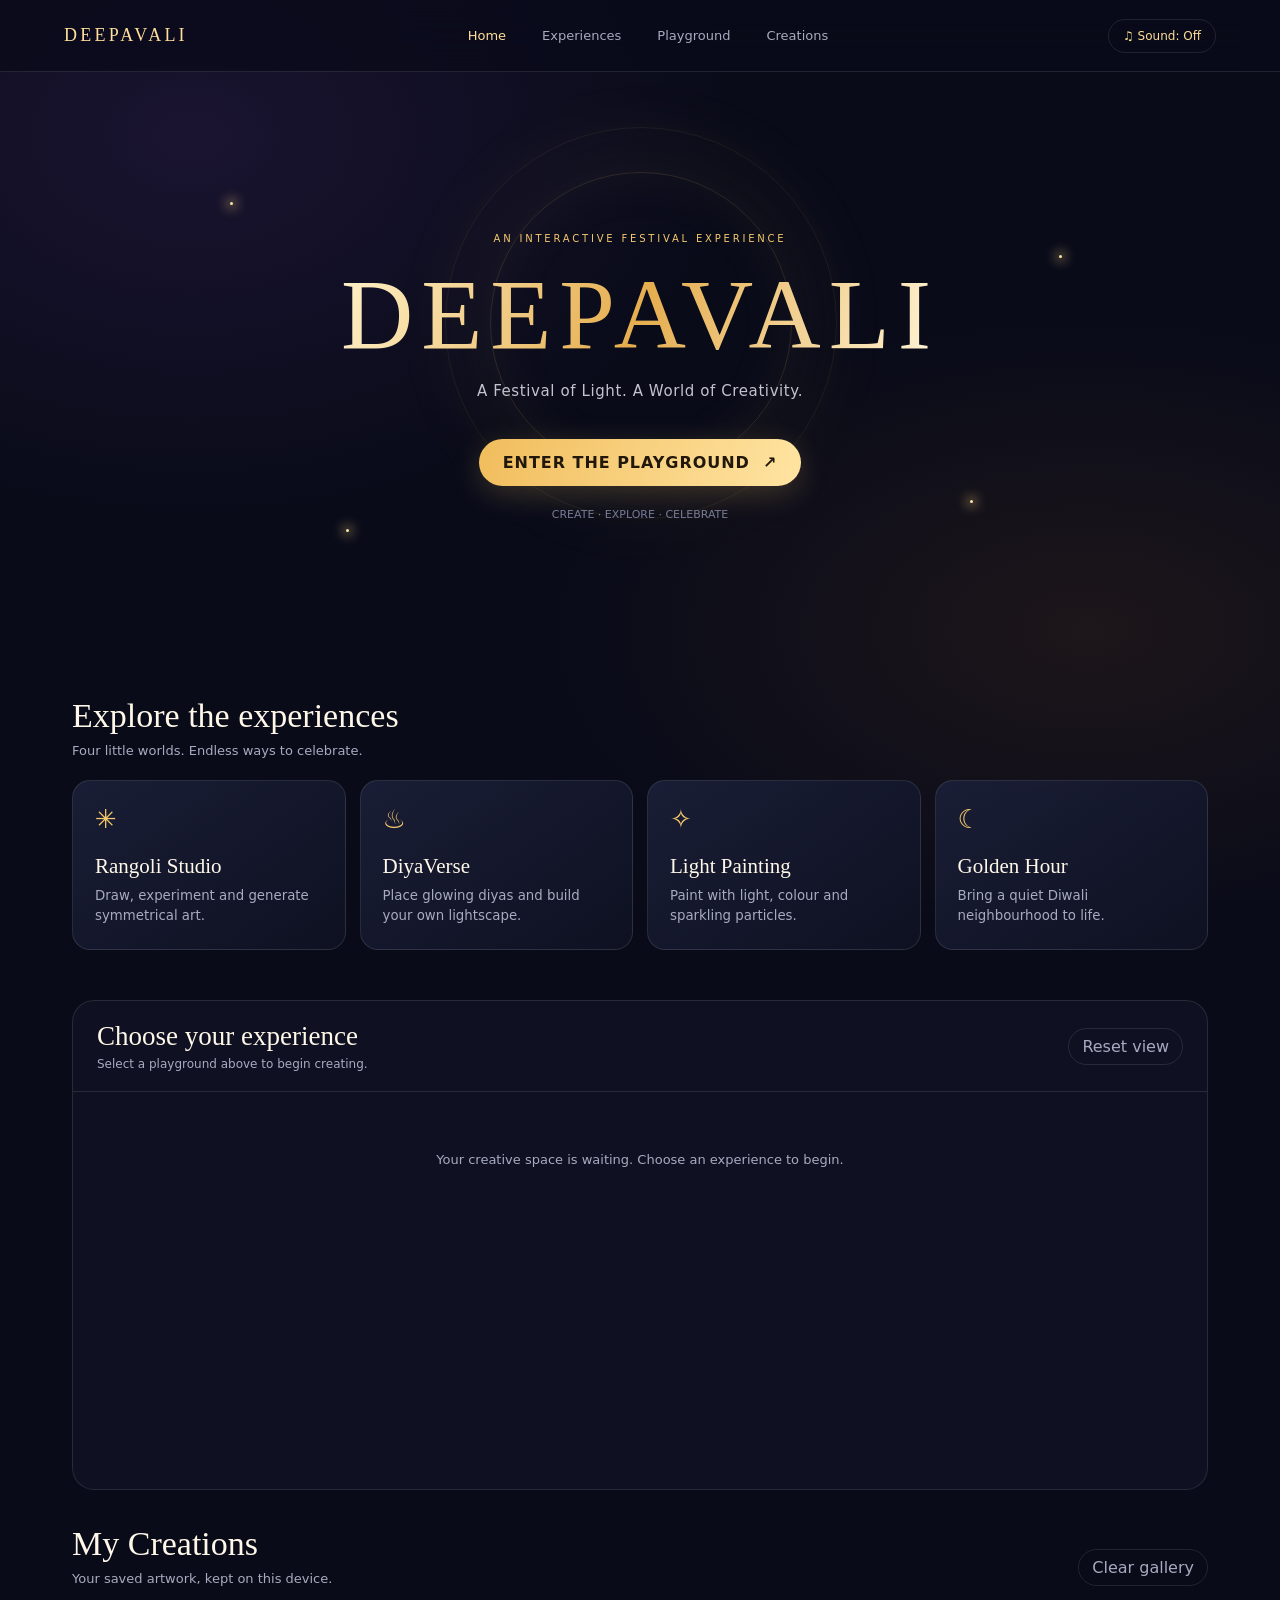
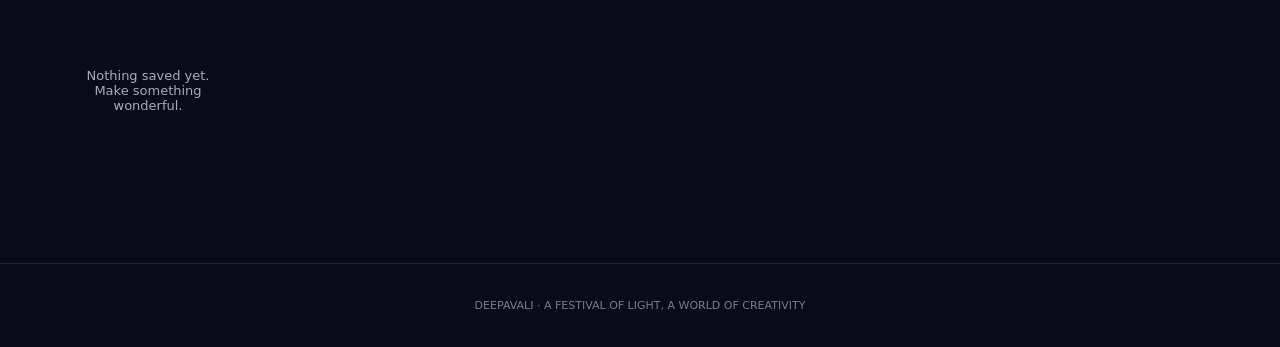
==== DEEPAVALI.html @ 9ca5c209 "Add files via upload" ====
<!DOCTYPE html>
<html lang="en">
<head>
<meta charset="UTF-8">
<meta name="viewport" content="width=device-width, initial-scale=1.0">
<meta name="theme-color" content="#090b19">
<title>DEEPAVALI — A Festival of Light</title>
<style>
:root{--bg:#090b19;--panel:#12162a;--panel2:#191e35;--gold:#f5c96b;--gold2:#ffdf9a;--muted:#a8abc0;--line:rgba(255,255,255,.1);--white:#fff8e9}
*{box-sizing:border-box}html{scroll-behavior:smooth}body{margin:0;background:var(--bg);color:var(--white);font-family:Inter,ui-sans-serif,system-ui,-apple-system,"Segoe UI",sans-serif;overflow-x:hidden}button,input,select{font:inherit}button{cursor:pointer}.ambient{position:fixed;inset:0;pointer-events:none;z-index:-1;background:radial-gradient(ellipse at 15% 15%,rgba(94,55,142,.2),transparent 35%),radial-gradient(ellipse at 85% 70%,rgba(173,102,36,.12),transparent 35%),#090b19}.topbar{height:72px;display:flex;align-items:center;justify-content:space-between;padding:0 clamp(18px,5vw,76px);border-bottom:1px solid var(--line);background:rgba(9,11,25,.72);backdrop-filter:blur(18px);position:sticky;top:0;z-index:20}.brand{font-family:Georgia,serif;letter-spacing:.18em;font-size:18px;color:var(--gold2)}.nav{display:flex;gap:24px}.nav button,.text-btn{border:0;background:none;color:var(--muted);font-size:13px}.nav button:hover,.nav button.active{color:var(--gold2)}.sound{border:1px solid var(--line);border-radius:30px;padding:9px 14px;background:transparent;color:var(--gold2);font-size:12px}.hero{min-height:590px;display:grid;place-items:center;text-align:center;padding:90px 20px 70px;position:relative;overflow:hidden}.hero:before,.hero:after{content:"";position:absolute;width:300px;height:300px;border:1px solid rgba(245,201,107,.15);border-radius:50%;top:100px;left:calc(50% - 150px);box-shadow:0 0 70px rgba(245,201,107,.08),inset 0 0 60px rgba(245,201,107,.05);animation:orbit 28s linear infinite}.hero:after{width:390px;height:390px;top:55px;left:calc(50% - 195px);animation-direction:reverse;opacity:.55}.hero-content{position:relative;z-index:2}.eyebrow{color:var(--gold);letter-spacing:.28em;text-transform:uppercase;font-size:10px}.hero h1{font:clamp(48px,9vw,100px)/.98 Georgia,serif;letter-spacing:.08em;margin:22px 0 18px;background:linear-gradient(110deg,#fff1c9,#e5ad4e,#fff5d7);-webkit-background-clip:text;background-clip:text;color:transparent}.hero p{color:#c4c2ce;letter-spacing:.04em;font-size:15px}.primary{border:0;border-radius:30px;padding:14px 24px;margin-top:24px;background:linear-gradient(110deg,#f1bd5c,#ffe4a2);color:#21170a;font-weight:750;letter-spacing:.06em;box-shadow:0 8px 30px rgba(245,201,107,.2);transition:.25s}.primary:hover{transform:translateY(-3px);box-shadow:0 12px 38px rgba(245,201,107,.3)}.hero-note{color:#777c98;font-size:11px;margin-top:22px}.spark{position:absolute;width:3px;height:3px;background:#ffe6a5;border-radius:50%;box-shadow:0 0 12px 3px rgba(255,216,133,.6);animation:twinkle 3s infinite alternate}@keyframes twinkle{to{opacity:.2;transform:scale(.4)}}@keyframes orbit{to{transform:rotate(360deg)}}main{max-width:1180px;margin:auto;padding:0 22px 90px}.section-head{display:flex;align-items:end;justify-content:space-between;gap:20px;margin:35px 0 22px}.section-head h2{font:34px Georgia,serif;margin:0}.section-head p{color:var(--muted);font-size:13px;margin:8px 0 0}.experience-grid{display:grid;grid-template-columns:repeat(4,1fr);gap:14px}.experience{background:linear-gradient(145deg,rgba(27,31,55,.95),rgba(15,18,34,.95));border:1px solid var(--line);border-radius:18px;padding:22px;min-height:170px;text-align:left;color:var(--white);transition:.25s}.experience:hover{transform:translateY(-5px);border-color:rgba(245,201,107,.45);background:linear-gradient(145deg,#252943,#14182c)}.exp-icon{font-size:26px;color:var(--gold);display:block;margin-bottom:20px}.experience strong{display:block;font:21px Georgia,serif}.experience small{display:block;color:var(--muted);margin-top:7px;line-height:1.5}.workspace{margin-top:50px;border:1px solid var(--line);border-radius:22px;background:rgba(16,19,37,.88);overflow:hidden;min-height:490px}.workspace-head{display:flex;align-items:center;justify-content:space-between;gap:12px;padding:20px 24px;border-bottom:1px solid var(--line)}.workspace-head h2{font:27px Georgia,serif;margin:0}.workspace-head p{margin:5px 0 0;color:var(--muted);font-size:12px}.close-btn{border:1px solid var(--line);background:transparent;color:var(--muted);border-radius:25px;padding:8px 13px}.toolrow{display:flex;flex-wrap:wrap;gap:9px;padding:14px 18px;border-bottom:1px solid var(--line);align-items:center}.toolrow button,.toolrow select,.toolrow input[type=range]{background:#202640;color:var(--white);border:1px solid var(--line);border-radius:9px;padding:8px 11px;font-size:12px}.toolrow button:hover{border-color:var(--gold)}.toolrow button.selected{background:#594526;border-color:var(--gold);color:#ffe2a2}.toolrow label{color:var(--muted);font-size:11px;display:flex;align-items:center;gap:7px}.toolrow input[type=color]{width:28px;height:28px;padding:0;border:0;background:none}.stage{padding:18px;min-height:370px;display:grid;place-items:center;position:relative}.canvas-wrap{width:min(100%,720px);aspect-ratio:1.7;background:#0b1020;border:1px solid rgba(245,201,107,.16);border-radius:13px;overflow:hidden;position:relative}.canvas-wrap.square{aspect-ratio:1/1;max-width:620px}.canvas-wrap canvas{width:100%;height:100%;display:block;touch-action:none}.hint{color:var(--muted);font-size:12px;text-align:center;padding:15px}.hidden{display:none!important}.rangoli-layout{width:100%;display:grid;grid-template-columns:minmax(0,1fr) 220px;gap:18px;align-items:start}.sidepanel{background:#171c31;border:1px solid var(--line);border-radius:13px;padding:16px}.sidepanel h3{font:18px Georgia,serif;margin:0 0 12px}.swatches{display:grid;grid-template-columns:repeat(4,1fr);gap:8px}.swatch{width:100%;aspect-ratio:1;border:2px solid rgba(255,255,255,.25);border-radius:50%;padding:0}.sidepanel p{font-size:11px;color:var(--muted);line-height:1.6}.control-label{display:block;color:var(--muted);font-size:11px;margin:14px 0 6px}.sidepanel input[type=range]{width:100%;accent-color:var(--gold)}.diya-stage{width:100%;height:340px;border-radius:14px;position:relative;overflow:hidden;background:radial-gradient(ellipse at 50% 90%,#4d2c1c 0,#1b1828 35%,#0a1020 78%)}.diya-ground{position:absolute;bottom:-60px;left:-10%;width:120%;height:120px;background:radial-gradient(ellipse,#b47a35 0,rgba(125,72,33,.3) 45%,transparent 70%);filter:blur(14px)}.diya{position:absolute;width:46px;height:25px;border-radius:0 0 28px 28px;background:linear-gradient(#f7c56a,#9e4d20);border:1px solid #ffdb8a;box-shadow:0 0 22px rgba(255,164,62,.28);transform:translate(-50%,-50%);cursor:pointer}.diya:before{content:"";position:absolute;width:11px;height:23px;left:16px;top:-25px;background:radial-gradient(ellipse at 50% 75%,#fff9bf 0,#ffce56 35%,#f07825 70%,transparent 72%);border-radius:50% 50% 45% 45%;filter:drop-shadow(0 0 9px #ffb43d);animation:flame .12s infinite alternate}.diya:after{content:"";position:absolute;width:38px;height:8px;border-radius:50%;background:#4b2518;left:3px;top:-2px}@keyframes flame{to{transform:scaleX(.8) rotate(3deg);filter:drop-shadow(0 0 13px #ffcf6b)}}.diya-count{position:absolute;right:15px;top:14px;color:#ffe0a0;font-size:12px;background:#11182acc;padding:8px 12px;border-radius:20px}.golden-scene{width:100%;height:340px;border-radius:14px;position:relative;overflow:hidden;background:linear-gradient(#ed9b62 0%,#74486b 42%,#18203d 100%);transition:filter 1s}.golden-scene.night{background:linear-gradient(#080f28 0%,#171c42 65%,#291d32 100%)}.moon{position:absolute;right:13%;top:12%;width:55px;height:55px;border-radius:50%;background:#ffe9b3;box-shadow:0 0 35px #ffdda0}.houses{position:absolute;bottom:0;left:0;right:0;height:62%;display:flex;align-items:end;justify-content:space-evenly}.house{position:relative;width:18%;height:68%;background:#a95e3e;border:2px solid #e3a05c;cursor:pointer}.house:nth-child(2){height:86%;background:#8c4c42}.house:nth-child(3){height:74%;background:#9d6047}.roof{position:absolute;left:-10%;top:-25px;width:120%;height:28px;background:#6d3440;clip-path:polygon(50% 0,100% 100%,0 100%)}.window{position:absolute;top:35%;left:30%;width:40%;height:30%;background:#27304a;border:2px solid #f0bd70}.house.lit .window{background:#ffd879;box-shadow:0 0 28px #ffc65e}.house-door{position:absolute;bottom:0;left:37%;width:26%;height:35%;background:#4b2831;border:1px solid #d6a05c}.street{position:absolute;bottom:0;left:0;right:0;height:20%;background:linear-gradient(#403044,#171a2b)}.my-gallery{display:grid;grid-template-columns:repeat(auto-fill,minmax(150px,1fr));gap:12px;width:100%}.creation{background:#1b2038;border:1px solid var(--line);border-radius:12px;padding:10px}.creation img{width:100%;aspect-ratio:1;object-fit:cover;border-radius:8px;background:#0b1020}.creation strong{display:block;font-size:12px;margin:9px 0 4px}.creation small{color:var(--muted);font-size:10px}.creation button{margin-top:8px;border:0;background:transparent;color:#efb8a7;font-size:11px;padding:4px}.empty{color:var(--muted);text-align:center;padding:60px 10px;font-size:13px}.footer{text-align:center;color:#777b92;font-size:11px;padding:35px 15px;border-top:1px solid var(--line)}.toast{position:fixed;bottom:22px;left:50%;transform:translate(-50%,20px);opacity:0;background:#f5d18a;color:#21180b;padding:11px 18px;border-radius:30px;font-size:12px;transition:.25s;z-index:40;pointer-events:none}.toast.show{opacity:1;transform:translate(-50%,0)}@media(max-width:850px){.experience-grid{grid-template-columns:repeat(2,1fr)}.rangoli-layout{grid-template-columns:1fr}.sidepanel{order:-1}.nav{gap:10px}.nav button{font-size:11px}}@media(max-width:560px){.topbar{height:60px;padding:0 14px}.brand{font-size:14px}.nav{gap:4px}.nav button{font-size:10px;padding:5px}.sound{font-size:10px;padding:7px}.hero{min-height:490px}.hero h1{font-size:49px}.section-head h2{font-size:27px}.experience-grid{gap:9px}.experience{padding:15px;min-height:150px}.experience strong{font-size:18px}.workspace-head{padding:16px}.workspace-head h2{font-size:22px}.toolrow{gap:6px;padding:10px}.toolrow button,.toolrow select{padding:7px 9px;font-size:10px}.stage{padding:10px}.diya-stage,.golden-scene{height:280px}}
@media(prefers-reduced-motion:reduce){*,*:before,*:after{animation-duration:.01ms!important;animation-iteration-count:1!important;scroll-behavior:auto!important;transition:none!important}}
</style>
</head>
<body>
<div class="ambient"></div>
<header class="topbar">
  <div class="brand">DEEPAVALI</div>
  <nav class="nav" aria-label="Main navigation">
    <button class="active" data-scroll="home">Home</button><button data-scroll="experiences">Experiences</button><button data-scroll="workspace">Playground</button><button data-scroll="creations">Creations</button>
  </nav>
  <button class="sound" id="soundBtn">♫ Sound: Off</button>
</header>
<section class="hero" id="home">
  <span class="spark" style="top:22%;left:18%"></span><span class="spark" style="top:31%;right:17%;animation-delay:1s"></span><span class="spark" style="bottom:22%;left:27%;animation-delay:2s"></span><span class="spark" style="bottom:27%;right:24%;animation-delay:.5s"></span>
  <div class="hero-content">
    <div class="eyebrow">An interactive festival experience</div>
    <h1>DEEPAVALI</h1>
    <p>A Festival of Light. A World of Creativity.</p>
    <button class="primary" id="exploreBtn">ENTER THE PLAYGROUND&nbsp; ↗</button>
    <div class="hero-note">CREATE · EXPLORE · CELEBRATE</div>
  </div>
</section>
<main>
  <section id="experiences">
    <div class="section-head"><div><h2>Explore the experiences</h2><p>Four little worlds. Endless ways to celebrate.</p></div></div>
    <div class="experience-grid">
      <button class="experience" data-open="rangoli"><span class="exp-icon">✳</span><strong>Rangoli Studio</strong><small>Draw, experiment and generate symmetrical art.</small></button>
      <button class="experience" data-open="diya"><span class="exp-icon">♨</span><strong>DiyaVerse</strong><small>Place glowing diyas and build your own lightscape.</small></button>
      <button class="experience" data-open="painting"><span class="exp-icon">✧</span><strong>Light Painting</strong><small>Paint with light, colour and sparkling particles.</small></button>
      <button class="experience" data-open="golden"><span class="exp-icon">☾</span><strong>Golden Hour</strong><small>Bring a quiet Diwali neighbourhood to life.</small></button>
    </div>
  </section>
  <section class="workspace" id="workspace">
    <div class="workspace-head"><div><h2 id="workspaceTitle">Choose your experience</h2><p id="workspaceDesc">Select a playground above to begin creating.</p></div><button class="close-btn" id="resetView">Reset view</button></div>
    <div id="workspaceBody"><div class="empty">Your creative space is waiting. Choose an experience to begin.</div></div>
  </section>
  <section id="creations">
    <div class="section-head"><div><h2>My Creations</h2><p>Your saved artwork, kept on this device.</p></div><button class="close-btn" id="clearAll">Clear gallery</button></div>
    <div class="my-gallery" id="gallery"><div class="empty">Nothing saved yet. Make something wonderful.</div></div>
  </section>
</main>
<footer class="footer">DEEPAVALI · A FESTIVAL OF LIGHT, A WORLD OF CREATIVITY</footer>
<div class="toast" id="toast"></div>
<script>
const $=s=>document.querySelector(s), body=$('#workspaceBody');
let current='';let soundOn=false;let audioCtx=null;let rangoli=null,paint=null;let brushColor='#f5c96b';
const titles={rangoli:['Rangoli Studio','Create a symmetrical rangoli with your own colours and patterns.'],diya:['DiyaVerse','Click or tap the scene to place a diya. Click a diya to remove it.'],painting:['Light Painting','Draw luminous trails and create bursts of light.'],golden:['Golden Hour','Illuminate the houses and transform the neighbourhood into a festive night.']};
function toast(msg){const t=$('#toast');t.textContent=msg;t.classList.add('show');clearTimeout(toast.timer);toast.timer=setTimeout(()=>t.classList.remove('show'),2100)}
function openExperience(name){current=name;$('#workspaceTitle').textContent=titles[name][0];$('#workspaceDesc').textContent=titles[name][1];body.innerHTML='';if(name==='rangoli')buildRangoli();if(name==='diya')buildDiya();if(name==='painting')buildPainting();if(name==='golden')buildGolden();$('#workspace').scrollIntoView({behavior:'smooth',block:'start'})}
document.querySelectorAll('[data-open]').forEach(b=>b.addEventListener('click',()=>openExperience(b.dataset.open)));
$('#exploreBtn').onclick=()=>$('#experiences').scrollIntoView({behavior:'smooth'});
document.querySelectorAll('[data-scroll]').forEach(b=>b.onclick=()=>document.getElementById(b.dataset.scroll).scrollIntoView({behavior:'smooth'}));
$('#resetView').onclick=()=>{current='';$('#workspaceTitle').textContent='Choose your experience';$('#workspaceDesc').textContent='Select a playground above to begin creating.';body.innerHTML='<div class="empty">Your creative space is waiting. Choose an experience to begin.</div>'};
function saveImage(data,name){try{let arr=JSON.parse(localStorage.getItem('deepavali-creations')||'[]');arr.unshift({id:Date.now(),name,date:new Date().toLocaleDateString(),data});arr=arr.slice(0,24);localStorage.setItem('deepavali-creations',JSON.stringify(arr));renderGallery();toast('Saved to My Creations');}catch(e){toast('Storage is full. Delete older creations and try again.');}}
function renderGallery(){let arr=[];try{arr=JSON.parse(localStorage.getItem('deepavali-creations')||'[]')}catch(e){}const g=$('#gallery');if(!arr.length){g.innerHTML='<div class="empty">Nothing saved yet. Make something wonderful.</div>';return}g.innerHTML=arr.map(x=>`<article class="creation"><img src="${x.data}" alt="Saved artwork"><strong>${escapeHTML(x.name)}</strong><small>${escapeHTML(x.date)}</small><br><button data-delete="${x.id}">Delete</button><button data-download="${x.id}">Download</button></article>`).join('');g.querySelectorAll('[data-delete]').forEach(b=>b.onclick=()=>{let a=arr.filter(x=>x.id!=b.dataset.delete);localStorage.setItem('deepavali-creations',JSON.stringify(a));renderGallery()});g.querySelectorAll('[data-download]').forEach(b=>b.onclick=()=>{let x=arr.find(x=>x.id==b.dataset.download);downloadData(x.data,x.name+'.png')})}
function escapeHTML(s){return String(s).replace(/[&<>"']/g,c=>({'&':'&amp;','<':'&lt;','>':'&gt;','"':'&quot;',"'":'&#39;'}[c]))}
function downloadData(data,name){let a=document.createElement('a');a.href=data;a.download=name;a.click()}
$('#clearAll').onclick=()=>{if(confirm('Delete all saved creations from this browser?')){localStorage.removeItem('deepavali-creations');renderGallery()}}
function buildRangoli(){body.innerHTML=`<div class="toolrow"><button id="rUndo">Undo</button><button id="rRedo">Redo</button><button id="rGenerate">Generate pattern</button><button id="rClear">Clear</button><button id="rSave">Save PNG</button><button id="rDownload">Export PNG</button></div><div class="stage"><div class="rangoli-layout"><div class="canvas-wrap square"><canvas id="rangoliCanvas"></canvas></div><aside class="sidepanel"><h3>Studio controls</h3><div class="swatches" id="rSwatches"></div><label class="control-label">Symmetry</label><select id="rSym" style="width:100%"><option value="4">4-fold</option><option value="6">6-fold</option><option value="8" selected>8-fold</option><option value="12">12-fold</option></select><label class="control-label">Brush size</label><input id="rSize" type="range" min="2" max="24" value="7"><label class="control-label">Brush style</label><select id="rStyle" style="width:100%"><option value="dot">Soft dots</option><option value="petal">Petals</option><option value="line">Fine line</option></select><p>Draw around the centre. Your strokes repeat symmetrically to create a rangoli.</p></aside></div></div>`;initRangoli()}
function initRangoli(){const c=$('#rangoliCanvas'),ctx=c.getContext('2d');let dpr=Math.min(devicePixelRatio||1,2),w=620,h=620,strokes=[],redo=[];c.width=w*dpr;c.height=h*dpr;ctx.scale(dpr,dpr);const palette=['#f5c96b','#e85d5d','#b58af2','#49b8c6','#62bd83','#fff0c2','#ed8bb7','#f28d45'];$('#rSwatches').innerHTML=palette.map((p,i)=>`<button class="swatch" style="background:${p}" data-color="${p}" aria-label="Choose ${p}"></button>`).join('');$('#rSwatches').querySelectorAll('button').forEach(b=>b.onclick=()=>{brushColor=b.dataset.color;$('#rSwatches').querySelectorAll('button').forEach(x=>x.style.outline='none');b.style.outline='2px solid white'});$('#rSwatches button').click();function draw(){ctx.clearRect(0,0,w,h);ctx.fillStyle='#0b1020';ctx.fillRect(0,0,w,h);ctx.save();ctx.translate(w/2,h/2);ctx.strokeStyle='rgba(245,201,107,.13)';ctx.lineWidth=1;for(let r of [70,140,210,275]){ctx.beginPath();ctx.arc(0,0,r,0,Math.PI*2);ctx.stroke()}let n=+$ ('#rSym').value;strokes.forEach(s=>{for(let i=0;i<n;i++){ctx.save();ctx.rotate(i*Math.PI*2/n);ctx.fillStyle=s.color;ctx.strokeStyle=s.color;ctx.lineWidth=s.size;ctx.lineCap='round';if(s.type==='dot'){ctx.beginPath();ctx.arc(s.x,s.y,s.size*.65,0,Math.PI*2);ctx.fill()}else if(s.type==='petal'){ctx.beginPath();ctx.ellipse(s.x,s.y,s.size*.65,s.size*1.8,0,0,Math.PI*2);ctx.fill()}else{ctx.beginPath();ctx.moveTo(s.px,s.py);ctx.lineTo(s.x,s.y);ctx.stroke()}ctx.restore()}});ctx.restore()}let drawing=false,last=null;function pos(e){let r=c.getBoundingClientRect();return{x:(e.clientX-r.left)*w/r.width-w/2,y:(e.clientY-r.top)*h/r.height-h/2}}c.onpointerdown=e=>{drawing=true;c.setPointerCapture(e.pointerId);last=pos(e);let p=pos(e);strokes.push({x:p.x,y:p.y,px:p.x,py:p.y,color:brushColor,size:+$('#rSize').value,type:$('#rStyle').value});redo=[];draw()};c.onpointermove=e=>{if(!drawing)return;let p=pos(e);strokes.push({x:p.x,y:p.y,px:last.x,py:last.y,color:brushColor,size:+$('#rSize').value,type:$('#rStyle').value});last=p;draw()};c.onpointerup=c.onpointercancel=()=>drawing=false;$('#rSym').onchange=draw;$('#rSize').oninput=()=>{};$('#rUndo').onclick=()=>{if(strokes.length)redo.push(strokes.pop());draw()};$('#rRedo').onclick=()=>{if(redo.length)strokes.push(redo.pop());draw()};$('#rClear').onclick=()=>{strokes=[];redo=[];draw()};$('#rGenerate').onclick=()=>{strokes=[];redo=[];let n=+$ ('#rSym').value;for(let ring=0;ring<5;ring++){let radius=55+ring*43;for(let i=0;i<n;i++){let a=i*2*Math.PI/n;for(let j=0;j<5;j++){let aa=a+j*.12;strokes.push({x:Math.cos(aa)*radius,y:Math.sin(aa)*radius,px:0,py:0,color:palette[(ring+i+j)%palette.length],size:5+Math.random()*6,type:j%2?'petal':'dot'})}}}for(let i=0;i<70;i++){let a=Math.random()*Math.PI*2,r=30+Math.random()*240;strokes.push({x:Math.cos(a)*r,y:Math.sin(a)*r,px:0,py:0,color:palette[Math.floor(Math.random()*palette.length)],size:2+Math.random()*5,type:Math.random()>.5?'dot':'petal'})}draw()};$('#rSave').onclick=()=>saveImage(c.toDataURL('image/png'),'Rangoli design');$('#rDownload').onclick=()=>downloadData(c.toDataURL('image/png'),'deepavali-rangoli.png');draw();rangoli={draw}}
function buildDiya(){body.innerHTML=`<div class="toolrow"><button id="addDiya">＋ Add diya</button><button id="patternDiya">Create arrangement</button><button id="clearDiya">Clear scene</button><button id="saveDiya">Save scene</button><label>Size <input id="diyaSize" type="range" min="32" max="70" value="46"></label></div><div class="stage"><div class="diya-stage" id="diyaStage"><div class="diya-ground"></div><div class="diya-count" id="diyaCount">0 diyas placed</div></div></div><div class="hint">Tap or click an empty area to place a diya. Select a diya to remove it.</div>`;const s=$('#diyaStage');let count=0;function update(){$('#diyaCount').textContent=count+' diyas placed'}function add(x,y){let d=document.createElement('div');d.className='diya';d.style.left=x+'%';d.style.top=y+'%';d.style.width=$('#diyaSize').value+'px';d.onclick=e=>{e.stopPropagation();d.remove();count--;update()};s.append(d);count++;update()}s.onclick=e=>{let r=s.getBoundingClientRect();add((e.clientX-r.left)/r.width*100,(e.clientY-r.top)/r.height*100)};$('#addDiya').onclick=()=>add(20+Math.random()*60,25+Math.random()*60);$('#patternDiya').onclick=()=>{s.querySelectorAll('.diya').forEach(x=>x.remove());count=0;for(let i=0;i<12;i++){let a=i*Math.PI/6;add(50+34*Math.cos(a),50+34*Math.sin(a))}add(50,50)};$('#clearDiya').onclick=()=>{s.querySelectorAll('.diya').forEach(x=>x.remove());count=0;update()};$('#saveDiya').onclick=()=>{let c=document.createElement('canvas');c.width=900;c.height=520;let x=c.getContext('2d'),g=x.createLinearGradient(0,0,0,520);g.addColorStop(0,'#0a1020');g.addColorStop(1,'#49301f');x.fillStyle=g;x.fillRect(0,0,900,520);s.querySelectorAll('.diya').forEach(d=>{let px=parseFloat(d.style.left)/100*900,py=parseFloat(d.style.top)/100*520;x.shadowColor='#ffad43';x.shadowBlur=25;x.fillStyle='#e6a34e';x.beginPath();x.ellipse(px,py,27,13,0,0,Math.PI*2);x.fill();x.shadowBlur=0;x.fillStyle='#ffd76b';x.beginPath();x.ellipse(px,py-17,6,13,0,0,Math.PI*2);x.fill()});saveImage(c.toDataURL(),'DiyaVerse arrangement')}}
function buildPainting(){body.innerHTML=`<div class="toolrow"><button class="selected" data-brush="glow">Glow</button><button data-brush="spark">Sparkle</button><button data-brush="rainbow">Rainbow</button><button data-brush="burst">Light burst</button><label>Colour <input type="color" id="pColor" value="#f5c96b"></label><label>Size <input type="range" id="pSize" min="2" max="35" value="12"></label><button id="pUndo">Undo</button><button id="pClear">Clear</button><button id="pSave">Save PNG</button></div><div class="stage"><div class="canvas-wrap"><canvas id="paintCanvas"></canvas></div></div><div class="hint">Drag to paint. Choose Light burst, then click anywhere to release a burst of glowing particles.</div>`;const c=$('#paintCanvas'),ctx=c.getContext('2d'),wrap=c.parentElement;let w=900,h=530,dpr=Math.min(devicePixelRatio||1,2),mode='glow',color=$('#pColor').value,size=12,paths=[],active=null,particles=[];c.width=w*dpr;c.height=h*dpr;ctx.scale(dpr,dpr);function bg(){ctx.fillStyle='#080e1d';ctx.fillRect(0,0,w,h)}bg();function point(e){let r=c.getBoundingClientRect();return{x:(e.clientX-r.left)*w/r.width,y:(e.clientY-r.top)*h/r.height}}function redraw(){bg();paths.forEach(p=>{if(p.type==='burst'){p.dots.forEach(d=>{ctx.fillStyle=d.color;ctx.shadowColor=d.color;ctx.shadowBlur=14;ctx.beginPath();ctx.arc(d.x,d.y,d.r,0,Math.PI*2);ctx.fill()});ctx.shadowBlur=0}else{ctx.lineCap='round';ctx.lineJoin='round';for(let i=1;i<p.points.length;i++){let a=p.points[i-1],b=p.points[i];ctx.strokeStyle=p.type==='rainbow'?`hsl(${(i*9)%360} 100% 68%)`:p.color;ctx.lineWidth=p.size;ctx.shadowColor=ctx.strokeStyle;ctx.shadowBlur=p.type==='spark'?22:15;ctx.beginPath();ctx.moveTo(a.x,a.y);ctx.lineTo(b.x,b.y);ctx.stroke()}ctx.shadowBlur=0}})}c.onpointerdown=e=>{let p=point(e);if(mode==='burst'){let dots=[];for(let i=0;i<55;i++){let a=Math.random()*Math.PI*2,r=10+Math.random()*95;dots.push({x:p.x+Math.cos(a)*r,y:p.y+Math.sin(a)*r,r:1+Math.random()*3,color:`hsl(${35+Math.random()*45} 100% ${55+Math.random()*35}%)`})}paths.push({type:'burst',dots});redraw();return}active={type:mode,color:$('#pColor').value,size:+$('#pSize').value,points:[p]};paths.push(active);c.setPointerCapture(e.pointerId);redraw()};c.onpointermove=e=>{if(!active)return;active.points.push(point(e));redraw()};c.onpointerup=c.onpointercancel=()=>active=null;document.querySelectorAll('[data-brush]').forEach(b=>b.onclick=()=>{mode=b.dataset.brush;document.querySelectorAll('[data-brush]').forEach(x=>x.classList.toggle('selected',x===b))});$('#pUndo').onclick=()=>{paths.pop();redraw()};$('#pClear').onclick=()=>{paths=[];redraw()};$('#pSave').onclick=()=>saveImage(c.toDataURL('image/png'),'Light painting')}
function buildGolden(){body.innerHTML=`<div class="toolrow"><button id="timeToggle">Switch to night</button><button id="lightAll">Illuminate all houses</button><button id="darkAll">Turn lights off</button><label>Time of day <input id="timeSlider" type="range" min="0" max="100" value="28"></label></div><div class="stage"><div class="golden-scene" id="goldenScene"><div class="moon"></div><div class="houses"><div class="house"><div class="roof"></div><div class="window"></div><div class="house-door"></div></div><div class="house"><div class="roof"></div><div class="window"></div><div class="house-door"></div></div><div class="house"><div class="roof"></div><div class="window"></div><div class="house-door"></div></div><div class="house"><div class="roof"></div><div class="window"></div><div class="house-door"></div></div></div><div class="street"></div></div></div><div class="hint">Click each house to switch on its lights. Move the time slider to change the sky.</div>`;const scene=$('#goldenScene');scene.querySelectorAll('.house').forEach(h=>h.onclick=()=>h.classList.toggle('lit'));function setTime(v){let night=v>55;scene.classList.toggle('night',night);scene.style.filter=`brightness(${.72+v/250}) saturate(${.85+v/180})`;$('#timeToggle').textContent=night?'Switch to evening':'Switch to night';scene.querySelector('.moon').style.opacity=Math.max(0,(v-35)/65)}$('#timeSlider').oninput=e=>setTime(+e.target.value);$('#timeToggle').onclick=()=>{$('#timeSlider').value=$('#timeSlider').value>55?25:85;setTime(+$ ('#timeSlider').value)};$('#lightAll').onclick=()=>scene.querySelectorAll('.house').forEach(h=>h.classList.add('lit'));$('#darkAll').onclick=()=>scene.querySelectorAll('.house').forEach(h=>h.classList.remove('lit'));setTime(28)}
$('#soundBtn').onclick=()=>{soundOn=!soundOn;$('#soundBtn').textContent=soundOn?'♫ Sound: On':'♫ Sound: Off';if(soundOn){try{audioCtx=audioCtx||new(window.AudioContext||window.webkitAudioContext)();let o=audioCtx.createOscillator(),g=audioCtx.createGain();o.type='sine';o.frequency.value=220;g.gain.value=.012;o.connect(g);g.connect(audioCtx.destination);o.start();soundOn=false;$('#soundBtn').textContent='♫ Sound: Off';toast('Ambient audio is not included in this single-file edition.')}catch(e){toast('Audio is unavailable in this browser.')}}};
renderGallery();
</script>
</body>
</html>
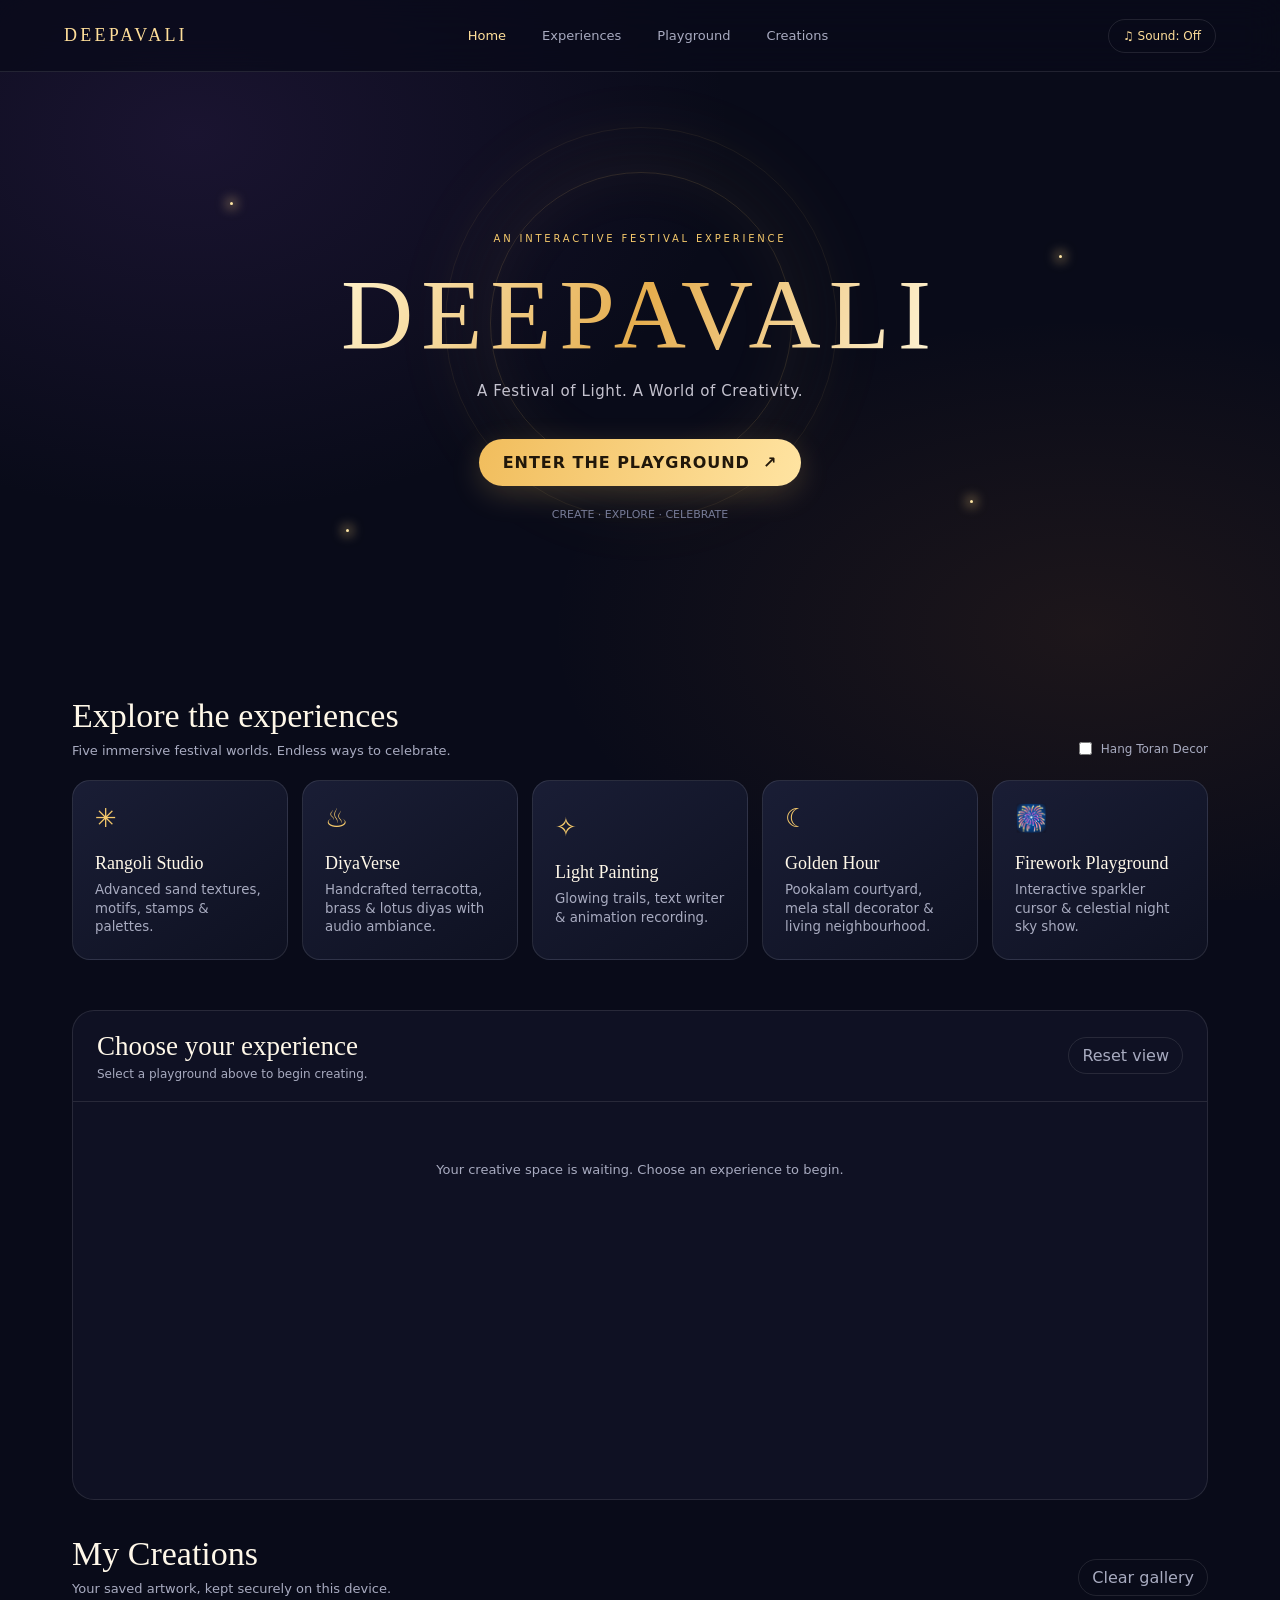
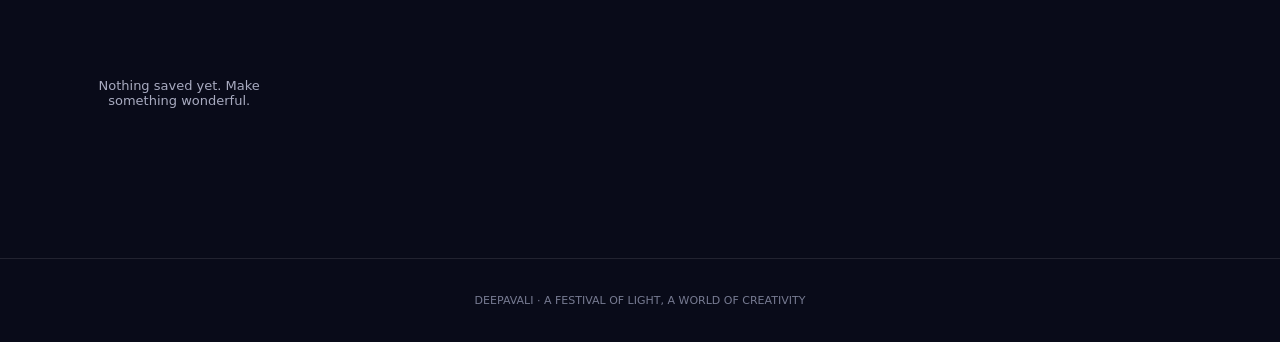
==== commit 352b3131: "Update print statement from 'Hello' to 'Goodbye'" ====
--- a/DEEPAVALI.html
+++ b/DEEPAVALI.html
@@ -4,15 +4,48 @@
 <meta charset="UTF-8">
 <meta name="viewport" content="width=device-width, initial-scale=1.0">
 <meta name="theme-color" content="#090b19">
-<title>DEEPAVALI — A Festival of Light</title>
+<title>DEEPAVALI — The Interactive Festival Playground (Ultimate Upgrade)</title>
 <style>
 :root{--bg:#090b19;--panel:#12162a;--panel2:#191e35;--gold:#f5c96b;--gold2:#ffdf9a;--muted:#a8abc0;--line:rgba(255,255,255,.1);--white:#fff8e9}
-*{box-sizing:border-box}html{scroll-behavior:smooth}body{margin:0;background:var(--bg);color:var(--white);font-family:Inter,ui-sans-serif,system-ui,-apple-system,"Segoe UI",sans-serif;overflow-x:hidden}button,input,select{font:inherit}button{cursor:pointer}.ambient{position:fixed;inset:0;pointer-events:none;z-index:-1;background:radial-gradient(ellipse at 15% 15%,rgba(94,55,142,.2),transparent 35%),radial-gradient(ellipse at 85% 70%,rgba(173,102,36,.12),transparent 35%),#090b19}.topbar{height:72px;display:flex;align-items:center;justify-content:space-between;padding:0 clamp(18px,5vw,76px);border-bottom:1px solid var(--line);background:rgba(9,11,25,.72);backdrop-filter:blur(18px);position:sticky;top:0;z-index:20}.brand{font-family:Georgia,serif;letter-spacing:.18em;font-size:18px;color:var(--gold2)}.nav{display:flex;gap:24px}.nav button,.text-btn{border:0;background:none;color:var(--muted);font-size:13px}.nav button:hover,.nav button.active{color:var(--gold2)}.sound{border:1px solid var(--line);border-radius:30px;padding:9px 14px;background:transparent;color:var(--gold2);font-size:12px}.hero{min-height:590px;display:grid;place-items:center;text-align:center;padding:90px 20px 70px;position:relative;overflow:hidden}.hero:before,.hero:after{content:"";position:absolute;width:300px;height:300px;border:1px solid rgba(245,201,107,.15);border-radius:50%;top:100px;left:calc(50% - 150px);box-shadow:0 0 70px rgba(245,201,107,.08),inset 0 0 60px rgba(245,201,107,.05);animation:orbit 28s linear infinite}.hero:after{width:390px;height:390px;top:55px;left:calc(50% - 195px);animation-direction:reverse;opacity:.55}.hero-content{position:relative;z-index:2}.eyebrow{color:var(--gold);letter-spacing:.28em;text-transform:uppercase;font-size:10px}.hero h1{font:clamp(48px,9vw,100px)/.98 Georgia,serif;letter-spacing:.08em;margin:22px 0 18px;background:linear-gradient(110deg,#fff1c9,#e5ad4e,#fff5d7);-webkit-background-clip:text;background-clip:text;color:transparent}.hero p{color:#c4c2ce;letter-spacing:.04em;font-size:15px}.primary{border:0;border-radius:30px;padding:14px 24px;margin-top:24px;background:linear-gradient(110deg,#f1bd5c,#ffe4a2);color:#21170a;font-weight:750;letter-spacing:.06em;box-shadow:0 8px 30px rgba(245,201,107,.2);transition:.25s}.primary:hover{transform:translateY(-3px);box-shadow:0 12px 38px rgba(245,201,107,.3)}.hero-note{color:#777c98;font-size:11px;margin-top:22px}.spark{position:absolute;width:3px;height:3px;background:#ffe6a5;border-radius:50%;box-shadow:0 0 12px 3px rgba(255,216,133,.6);animation:twinkle 3s infinite alternate}@keyframes twinkle{to{opacity:.2;transform:scale(.4)}}@keyframes orbit{to{transform:rotate(360deg)}}main{max-width:1180px;margin:auto;padding:0 22px 90px}.section-head{display:flex;align-items:end;justify-content:space-between;gap:20px;margin:35px 0 22px}.section-head h2{font:34px Georgia,serif;margin:0}.section-head p{color:var(--muted);font-size:13px;margin:8px 0 0}.experience-grid{display:grid;grid-template-columns:repeat(4,1fr);gap:14px}.experience{background:linear-gradient(145deg,rgba(27,31,55,.95),rgba(15,18,34,.95));border:1px solid var(--line);border-radius:18px;padding:22px;min-height:170px;text-align:left;color:var(--white);transition:.25s}.experience:hover{transform:translateY(-5px);border-color:rgba(245,201,107,.45);background:linear-gradient(145deg,#252943,#14182c)}.exp-icon{font-size:26px;color:var(--gold);display:block;margin-bottom:20px}.experience strong{display:block;font:21px Georgia,serif}.experience small{display:block;color:var(--muted);margin-top:7px;line-height:1.5}.workspace{margin-top:50px;border:1px solid var(--line);border-radius:22px;background:rgba(16,19,37,.88);overflow:hidden;min-height:490px}.workspace-head{display:flex;align-items:center;justify-content:space-between;gap:12px;padding:20px 24px;border-bottom:1px solid var(--line)}.workspace-head h2{font:27px Georgia,serif;margin:0}.workspace-head p{margin:5px 0 0;color:var(--muted);font-size:12px}.close-btn{border:1px solid var(--line);background:transparent;color:var(--muted);border-radius:25px;padding:8px 13px}.toolrow{display:flex;flex-wrap:wrap;gap:9px;padding:14px 18px;border-bottom:1px solid var(--line);align-items:center}.toolrow button,.toolrow select,.toolrow input[type=range]{background:#202640;color:var(--white);border:1px solid var(--line);border-radius:9px;padding:8px 11px;font-size:12px}.toolrow button:hover{border-color:var(--gold)}.toolrow button.selected{background:#594526;border-color:var(--gold);color:#ffe2a2}.toolrow label{color:var(--muted);font-size:11px;display:flex;align-items:center;gap:7px}.toolrow input[type=color]{width:28px;height:28px;padding:0;border:0;background:none}.stage{padding:18px;min-height:370px;display:grid;place-items:center;position:relative}.canvas-wrap{width:min(100%,720px);aspect-ratio:1.7;background:#0b1020;border:1px solid rgba(245,201,107,.16);border-radius:13px;overflow:hidden;position:relative}.canvas-wrap.square{aspect-ratio:1/1;max-width:620px}.canvas-wrap canvas{width:100%;height:100%;display:block;touch-action:none}.hint{color:var(--muted);font-size:12px;text-align:center;padding:15px}.hidden{display:none!important}.rangoli-layout{width:100%;display:grid;grid-template-columns:minmax(0,1fr) 220px;gap:18px;align-items:start}.sidepanel{background:#171c31;border:1px solid var(--line);border-radius:13px;padding:16px}.sidepanel h3{font:18px Georgia,serif;margin:0 0 12px}.swatches{display:grid;grid-template-columns:repeat(4,1fr);gap:8px}.swatch{width:100%;aspect-ratio:1;border:2px solid rgba(255,255,255,.25);border-radius:50%;padding:0}.sidepanel p{font-size:11px;color:var(--muted);line-height:1.6}.control-label{display:block;color:var(--muted);font-size:11px;margin:14px 0 6px}.sidepanel input[type=range]{width:100%;accent-color:var(--gold)}.diya-stage{width:100%;height:340px;border-radius:14px;position:relative;overflow:hidden;background:radial-gradient(ellipse at 50% 90%,#4d2c1c 0,#1b1828 35%,#0a1020 78%)}.diya-ground{position:absolute;bottom:-60px;left:-10%;width:120%;height:120px;background:radial-gradient(ellipse,#b47a35 0,rgba(125,72,33,.3) 45%,transparent 70%);filter:blur(14px)}.diya{position:absolute;width:46px;height:25px;border-radius:0 0 28px 28px;background:linear-gradient(#f7c56a,#9e4d20);border:1px solid #ffdb8a;box-shadow:0 0 22px rgba(255,164,62,.28);transform:translate(-50%,-50%);cursor:pointer}.diya:before{content:"";position:absolute;width:11px;height:23px;left:16px;top:-25px;background:radial-gradient(ellipse at 50% 75%,#fff9bf 0,#ffce56 35%,#f07825 70%,transparent 72%);border-radius:50% 50% 45% 45%;filter:drop-shadow(0 0 9px #ffb43d);animation:flame .12s infinite alternate}.diya:after{content:"";position:absolute;width:38px;height:8px;border-radius:50%;background:#4b2518;left:3px;top:-2px}@keyframes flame{to{transform:scaleX(.8) rotate(3deg);filter:drop-shadow(0 0 13px #ffcf6b)}}.diya-count{position:absolute;right:15px;top:14px;color:#ffe0a0;font-size:12px;background:#11182acc;padding:8px 12px;border-radius:20px}.golden-scene{width:100%;height:340px;border-radius:14px;position:relative;overflow:hidden;background:linear-gradient(#ed9b62 0%,#74486b 42%,#18203d 100%);transition:filter 1s}.golden-scene.night{background:linear-gradient(#080f28 0%,#171c42 65%,#291d32 100%)}.moon{position:absolute;right:13%;top:12%;width:55px;height:55px;border-radius:50%;background:#ffe9b3;box-shadow:0 0 35px #ffdda0}.houses{position:absolute;bottom:0;left:0;right:0;height:62%;display:flex;align-items:end;justify-content:space-evenly}.house{position:relative;width:18%;height:68%;background:#a95e3e;border:2px solid #e3a05c;cursor:pointer}.house:nth-child(2){height:86%;background:#8c4c42}.house:nth-child(3){height:74%;background:#9d6047}.roof{position:absolute;left:-10%;top:-25px;width:120%;height:28px;background:#6d3440;clip-path:polygon(50% 0,100% 100%,0 100%)}.window{position:absolute;top:35%;left:30%;width:40%;height:30%;background:#27304a;border:2px solid #f0bd70}.house.lit .window{background:#ffd879;box-shadow:0 0 28px #ffc65e}.house-door{position:absolute;bottom:0;left:37%;width:26%;height:35%;background:#4b2831;border:1px solid #d6a05c}.street{position:absolute;bottom:0;left:0;right:0;height:20%;background:linear-gradient(#403044,#171a2b)}.my-gallery{display:grid;grid-template-columns:repeat(auto-fill,minmax(150px,1fr));gap:12px;width:100%}.creation{background:#1b2038;border:1px solid var(--line);border-radius:12px;padding:10px}.creation img{width:100%;aspect-ratio:1;object-fit:cover;border-radius:8px;background:#0b1020}.creation strong{display:block;font-size:12px;margin:9px 0 4px}.creation small{color:var(--muted);font-size:10px}.creation button{margin-top:8px;border:0;background:transparent;color:#efb8a7;font-size:11px;padding:4px}.empty{color:var(--muted);text-align:center;padding:60px 10px;font-size:13px}.footer{text-align:center;color:#777b92;font-size:11px;padding:35px 15px;border-top:1px solid var(--line)}.toast{position:fixed;bottom:22px;left:50%;transform:translate(-50%,20px);opacity:0;background:#f5d18a;color:#21180b;padding:11px 18px;border-radius:30px;font-size:12px;transition:.25s;z-index:40;pointer-events:none}.toast.show{opacity:1;transform:translate(-50%,0)}@media(max-width:850px){.experience-grid{grid-template-columns:repeat(2,1fr)}.rangoli-layout{grid-template-columns:1fr}.sidepanel{order:-1}.nav{gap:10px}.nav button{font-size:11px}}@media(max-width:560px){.topbar{height:60px;padding:0 14px}.brand{font-size:14px}.nav{gap:4px}.nav button{font-size:10px;padding:5px}.sound{font-size:10px;padding:7px}.hero{min-height:490px}.hero h1{font-size:49px}.section-head h2{font-size:27px}.experience-grid{gap:9px}.experience{padding:15px;min-height:150px}.experience strong{font-size:18px}.workspace-head{padding:16px}.workspace-head h2{font-size:22px}.toolrow{gap:6px;padding:10px}.toolrow button,.toolrow select{padding:7px 9px;font-size:10px}.stage{padding:10px}.diya-stage,.golden-scene{height:280px}}
+*{box-sizing:border-box}html{scroll-behavior:smooth}body{margin:0;background:var(--bg);color:var(--white);font-family:Inter,ui-sans-serif,system-ui,-apple-system,"Segoe UI",sans-serif;overflow-x:hidden}button,input,select{font:inherit}button{cursor:pointer}.ambient{position:fixed;inset:0;pointer-events:none;z-index:-1;background:radial-gradient(ellipse at 15% 15%,rgba(94,55,142,.2),transparent 35%),radial-gradient(ellipse at 85% 70%,rgba(173,102,36,.12),transparent 35%),#090b19}.topbar{height:72px;display:flex;align-items:center;justify-content:space-between;padding:0 clamp(18px,5vw,76px);border-bottom:1px solid var(--line);background:rgba(9,11,25,.72);backdrop-filter:blur(18px);position:sticky;top:0;z-index:20}.brand{font-family:Georgia,serif;letter-spacing:.18em;font-size:18px;color:var(--gold2)}.nav{display:flex;gap:24px}.nav button,.text-btn{border:0;background:none;color:var(--muted);font-size:13px}.nav button:hover,.nav button.active{color:var(--gold2)}.sound{border:1px solid var(--line);border-radius:30px;padding:9px 14px;background:transparent;color:var(--gold2);font-size:12px}.hero{min-height:590px;display:grid;place-items:center;text-align:center;padding:90px 20px 70px;position:relative;overflow:hidden}.hero:before,.hero:after{content:"";position:absolute;width:300px;height:300px;border:1px solid rgba(245,201,107,.15);border-radius:50%;top:100px;left:calc(50% - 150px);box-shadow:0 0 70px rgba(245,201,107,.08),inset 0 0 60px rgba(245,201,107,.05);animation:orbit 28s linear infinite}.hero:after{width:390px;height:390px;top:55px;left:calc(50% - 195px);animation-direction:reverse;opacity:.55}.hero-content{position:relative;z-index:2}.eyebrow{color:var(--gold);letter-spacing:.28em;text-transform:uppercase;font-size:10px}.hero h1{font:clamp(48px,9vw,100px)/.98 Georgia,serif;letter-spacing:.08em;margin:22px 0 18px;background:linear-gradient(110deg,#fff1c9,#e5ad4e,#fff5d7);-webkit-background-clip:text;background-clip:text;color:transparent}.hero p{color:#c4c2ce;letter-spacing:.04em;font-size:15px}.primary{border:0;border-radius:30px;padding:14px 24px;margin-top:24px;background:linear-gradient(110deg,#f1bd5c,#ffe4a2);color:#21170a;font-weight:750;letter-spacing:.06em;box-shadow:0 8px 30px rgba(245,201,107,.2);transition:.25s}.primary:hover{transform:translateY(-3px);box-shadow:0 12px 38px rgba(245,201,107,.3)}.hero-note{color:#777c98;font-size:11px;margin-top:22px}.spark{position:absolute;width:3px;height:3px;background:#ffe6a5;border-radius:50%;box-shadow:0 0 12px 3px rgba(255,216,133,.6);animation:twinkle 3s infinite alternate}@keyframes twinkle{to{opacity:.2;transform:scale(.4)}}@keyframes orbit{to{transform:rotate(360deg)}}main{max-width:1180px;margin:auto;padding:0 22px 90px}.section-head{display:flex;align-items:end;justify-content:space-between;gap:20px;margin:35px 0 22px}.section-head h2{font:34px Georgia,serif;margin:0}.section-head p{color:var(--muted);font-size:13px;margin:8px 0 0}.experience-grid{display:grid;grid-template-columns:repeat(5,1fr);gap:14px}.experience{background:linear-gradient(145deg,rgba(27,31,55,.95),rgba(15,18,34,.95));border:1px solid var(--line);border-radius:18px;padding:22px;min-height:170px;text-align:left;color:var(--white);transition:.25s}.experience:hover{transform:translateY(-5px);border-color:rgba(245,201,107,.45);background:linear-gradient(145deg,#252943,#14182c)}.exp-icon{font-size:26px;color:var(--gold);display:block;margin-bottom:20px}.experience strong{display:block;font:18px Georgia,serif}.experience small{display:block;color:var(--muted);margin-top:7px;line-height:1.4}.workspace{margin-top:50px;border:1px solid var(--line);border-radius:22px;background:rgba(16,19,37,.88);overflow:hidden;min-height:490px}.workspace-head{display:flex;align-items:center;justify-content:space-between;gap:12px;padding:20px 24px;border-bottom:1px solid var(--line)}.workspace-head h2{font:27px Georgia,serif;margin:0}.workspace-head p{margin:5px 0 0;color:var(--muted);font-size:12px}.close-btn{border:1px solid var(--line);background:transparent;color:var(--muted);border-radius:25px;padding:8px 13px}.toolrow{display:flex;flex-wrap:wrap;gap:9px;padding:14px 18px;border-bottom:1px solid var(--line);align-items:center}.toolrow button,.toolrow select,.toolrow input[type=range]{background:#202640;color:var(--white);border:1px solid var(--line);border-radius:9px;padding:8px 11px;font-size:12px}.toolrow button:hover{border-color:var(--gold)}.toolrow button.selected{background:#594526;border-color:var(--gold);color:#ffe2a2}.toolrow label{color:var(--muted);font-size:11px;display:flex;align-items:center;gap:7px}.toolrow input[type=color]{width:28px;height:28px;padding:0;border:0;background:none}.stage{padding:18px;min-height:370px;display:grid;place-items:center;position:relative}.canvas-wrap{width:min(100%,720px);aspect-ratio:1.7;background:#0b1020;border:1px solid rgba(245,201,107,.16);border-radius:13px;overflow:hidden;position:relative}.canvas-wrap.square{aspect-ratio:1/1;max-width:620px}.canvas-wrap canvas{width:100%;height:100%;display:block;touch-action:none}.hint{color:var(--muted);font-size:12px;text-align:center;padding:15px}.hidden{display:none!important}.rangoli-layout{width:100%;display:grid;grid-template-columns:minmax(0,1fr) 260px;gap:18px;align-items:start}.sidepanel{background:#171c31;border:1px solid var(--line);border-radius:13px;padding:16px;max-height:600px;overflow-y:auto}.sidepanel h3{font:18px Georgia,serif;margin:0 0 12px}.swatches{display:grid;grid-template-columns:repeat(4,1fr);gap:8px}.swatch{width:100%;aspect-ratio:1;border:2px solid rgba(255,255,255,.25);border-radius:50%;padding:0}.sidepanel p{font-size:11px;color:var(--muted);line-height:1.6}.control-label{display:block;color:var(--muted);font-size:11px;margin:14px 0 6px}.sidepanel input[type=range]{width:100%;accent-color:var(--gold)}.my-gallery{display:grid;grid-template-columns:repeat(auto-fill,minmax(180px,1fr));gap:16px;width:100%}.creation{background:#1b2038;border:1px solid var(--line);border-radius:12px;padding:12px}.creation img{width:100%;aspect-ratio:1;object-fit:cover;border-radius:8px;background:#0b1020}.creation strong{display:block;font-size:12px;margin:9px 0 4px}.creation small{color:var(--muted);font-size:10px}.creation button{margin-top:8px;border:0;background:transparent;color:#efb8a7;font-size:11px;padding:4px;cursor:pointer}.empty{color:var(--muted);text-align:center;padding:60px 10px;font-size:13px}.footer{text-align:center;color:#777b92;font-size:11px;padding:35px 15px;border-top:1px solid var(--line)}.toast{position:fixed;bottom:22px;left:50%;transform:translate(-50%,20px);opacity:0;background:#f5d18a;color:#21180b;padding:11px 18px;border-radius:30px;font-size:12px;transition:.25s;z-index:40;pointer-events:none}.toast.show{opacity:1;transform:translate(-50%,0)}@media(max-width:950px){.experience-grid{grid-template-columns:repeat(3,1fr)}}@media(max-width:850px){.experience-grid{grid-template-columns:repeat(2,1fr)}.rangoli-layout{grid-template-columns:1fr}.sidepanel{order:-1}.nav{gap:10px}.nav button{font-size:11px}}@media(max-width:560px){.topbar{height:60px;padding:0 14px}.brand{font-size:14px}.nav{gap:4px}.nav button{font-size:10px;padding:5px}.sound{font-size:10px;padding:7px}.hero{min-height:490px}.hero h1{font-size:49px}.section-head h2{font-size:27px}.experience-grid{gap:9px}.experience{padding:15px;min-height:150px}.experience strong{font-size:16px}.workspace-head{padding:16px}.workspace-head h2{font-size:22px}.toolrow{gap:6px;padding:10px}.toolrow button,.toolrow select{padding:7px 9px;font-size:10px}.stage{padding:10px}}
 @media(prefers-reduced-motion:reduce){*,*:before,*:after{animation-duration:.01ms!important;animation-iteration-count:1!important;scroll-behavior:auto!important;transition:none!important}}
+
+/* Upgraded Creative Styles */
+.palette-block{margin-top:14px}.palette-title{display:flex;justify-content:space-between;align-items:center;color:var(--muted);font-size:11px;margin-bottom:8px}.palette-scroll{max-height:220px;overflow:auto;padding:3px}.custom-colour{width:100%;height:36px;margin-top:10px;background:#202640;border:1px solid var(--line);border-radius:9px;color:var(--muted);font-size:11px;padding:4px}.toolrow .mini-palette{display:flex;gap:6px;align-items:center;flex-wrap:wrap}.mini-palette button{width:23px;height:23px;padding:0;border-radius:50%;border:2px solid #ffffff50}.mini-palette button.active{outline:2px solid white;outline-offset:2px}
+
+/* Golden Hour Upgrades */
+.golden-scene{height:460px;background:linear-gradient(#ed9b62 0%,#74486b 42%,#18203d 100%);position:relative;border-radius:14px;overflow:hidden;transition:filter .4s}
+.golden-scene.night{background:linear-gradient(#080f28 0%,#171c42 65%,#291d32 100%)}
+.moon{position:absolute;right:13%;top:12%;width:55px;height:55px;border-radius:50%;background:#ffe9b3;box-shadow:0 0 35px #ffdda0;transition:opacity .5s}
+.golden-sky-star{position:absolute;color:#ffe9b3;text-shadow:0 0 12px #ffe9b3;opacity:0;transition:opacity .8s}
+.golden-scene.night .golden-sky-star{opacity:1}
+.golden-scene .houses{height:65%;z-index:2;position:absolute;bottom:0;left:0;right:0;display:flex;align-items:end;justify-content:space-evenly}
+.house{position:relative;width:15%;height:70%;background:#a95e3e;border:2px solid #e3a05c;border-radius:4px 4px 0 0;cursor:pointer;transition:filter .3s}
+.house:nth-child(2){height:88%;background:#8c4c42}.house:nth-child(3){height:76%;background:#9d6047}.house:nth-child(4){height:82%;background:#7d5c43}.house:nth-child(5){height:70%;background:#955140}
+.roof{position:absolute;left:-10%;top:-25px;width:120%;height:28px;background:#6d3440;clip-path:polygon(50% 0,100% 100%,0 100%)}
+.window{position:absolute;top:32%;left:25%;width:50%;height:28%;background:#27304a;border:2px solid #f0bd70;border-radius:3px;cursor:pointer;transition:background .3s,box-shadow .3s}
+.house.lit .window{background:#ffd879;box-shadow:0 0 28px #ffc65e}
+.house-door{position:absolute;bottom:0;left:37%;width:26%;height:32%;background:#4b2831;border:1px solid #d6a05c;border-radius:2px 2px 0 0}
+.street{position:absolute;bottom:0;left:0;right:0;height:18%;background:linear-gradient(#403044,#171a2b);z-index:3}
+.firefly{position:absolute;width:4px;height:4px;background:#fff5b6;border-radius:50%;box-shadow:0 0 8px 2px #ffdf70;pointer-events:none;z-index:5;animation:flyFloat 6s ease-in-out infinite alternate}
+@keyframes flyFloat{0%{transform:translate(0,0);opacity:.3}50%{transform:translate(15px,-25px);opacity:1}100%{transform:translate(-10px,-40px);opacity:.2}}
+.courtyard-pookalam{position:absolute;bottom:5%;left:50%;transform:translateX(-50%);width:140px;height:40px;border-radius:50%;background:radial-gradient(circle,#ff6b35,#f7c56a,#e85d5d,#ffd166);border:2px dashed #ffe3a3;z-index:4;box-shadow:0 0 15px rgba(255,164,62,.6);cursor:pointer}
+.floating-diyas{position:absolute;bottom:12%;left:5%;right:5%;display:flex;justify-content:space-around;z-index:4;pointer-events:none}
+.floating-diya-mini{width:18px;height:10px;background:#d87936;border-radius:0 0 10px 10px;position:relative;box-shadow:0 0 8px #ffaf45}
+.floating-diya-mini:before{content:"";position:absolute;top:-8px;left:7px;width:4px;height:9px;background:#ffe680;border-radius:50%;animation:.15s infinite alternate flameMini}
+@keyframes flameMini{to{transform:scaleX(.7) rotate(4deg)}}
+
+/* Global Decorator */
+.global-toran{position:absolute;top:0;left:0;right:0;height:35px;pointer-events:none;z-index:15;display:flex;justify-content:space-around;background:radial-gradient(ellipse at top,rgba(255,200,80,.25),transparent 70%)}
+.toran-string{font-size:18px;letter-spacing:12px;text-align:center;width:100%;filter:drop-shadow(0 2px 4px rgba(0,0,0,.5))}
+
 </style>
 </head>
 <body>
 <div class="ambient"></div>
+<!-- Global Toran Decorator -->
+<div class="global-toran" id="globalToran" style="display:none;"><div class="toran-string">🌼🥭🪔🥭🌼🥭🪔🥭🌼🥭🪔🥭🌼🥭🪔🥭🌼</div></div>
+
 <header class="topbar">
   <div class="brand">DEEPAVALI</div>
   <nav class="nav" aria-label="Main navigation">
@@ -20,6 +53,7 @@
   </nav>
   <button class="sound" id="soundBtn">♫ Sound: Off</button>
 </header>
+
 <section class="hero" id="home">
   <span class="spark" style="top:22%;left:18%"></span><span class="spark" style="top:31%;right:17%;animation-delay:1s"></span><span class="spark" style="bottom:22%;left:27%;animation-delay:2s"></span><span class="spark" style="bottom:27%;right:24%;animation-delay:.5s"></span>
   <div class="hero-content">
@@ -30,49 +64,1004 @@
     <div class="hero-note">CREATE · EXPLORE · CELEBRATE</div>
   </div>
 </section>
+
 <main>
   <section id="experiences">
-    <div class="section-head"><div><h2>Explore the experiences</h2><p>Four little worlds. Endless ways to celebrate.</p></div></div>
+    <div class="section-head">
+      <div><h2>Explore the experiences</h2><p>Five immersive festival worlds. Endless ways to celebrate.</p></div>
+      <div><label style="font-size:12px;color:var(--muted);display:flex;align-items:center;gap:6px;"><input type="checkbox" id="toranToggle"> Hang Toran Decor</label></div>
+    </div>
     <div class="experience-grid">
-      <button class="experience" data-open="rangoli"><span class="exp-icon">✳</span><strong>Rangoli Studio</strong><small>Draw, experiment and generate symmetrical art.</small></button>
-      <button class="experience" data-open="diya"><span class="exp-icon">♨</span><strong>DiyaVerse</strong><small>Place glowing diyas and build your own lightscape.</small></button>
-      <button class="experience" data-open="painting"><span class="exp-icon">✧</span><strong>Light Painting</strong><small>Paint with light, colour and sparkling particles.</small></button>
-      <button class="experience" data-open="golden"><span class="exp-icon">☾</span><strong>Golden Hour</strong><small>Bring a quiet Diwali neighbourhood to life.</small></button>
+      <button class="experience" data-open="rangoli"><span class="exp-icon">✳</span><strong>Rangoli Studio</strong><small>Advanced sand textures, motifs, stamps & palettes.</small></button>
+      <button class="experience" data-open="diya"><span class="exp-icon">♨</span><strong>DiyaVerse</strong><small>Handcrafted terracotta, brass & lotus diyas with audio ambiance.</small></button>
+      <button class="experience" data-open="painting"><span class="exp-icon">✧</span><strong>Light Painting</strong><small>Glowing trails, text writer & animation recording.</small></button>
+      <button class="experience" data-open="golden"><span class="exp-icon">☾</span><strong>Golden Hour</strong><small>Pookalam courtyard, mela stall decorator & living neighbourhood.</small></button>
+      <button class="experience" data-open="fireworks"><span class="exp-icon">🎆</span><strong>Firework Playground</strong><small>Interactive sparkler cursor & celestial night sky show.</small></button>
     </div>
   </section>
+
   <section class="workspace" id="workspace">
-    <div class="workspace-head"><div><h2 id="workspaceTitle">Choose your experience</h2><p id="workspaceDesc">Select a playground above to begin creating.</p></div><button class="close-btn" id="resetView">Reset view</button></div>
+    <div class="workspace-head">
+      <div><h2 id="workspaceTitle">Choose your experience</h2><p id="workspaceDesc">Select a playground above to begin creating.</p></div>
+      <button class="close-btn" id="resetView">Reset view</button>
+    </div>
     <div id="workspaceBody"><div class="empty">Your creative space is waiting. Choose an experience to begin.</div></div>
   </section>
+
   <section id="creations">
-    <div class="section-head"><div><h2>My Creations</h2><p>Your saved artwork, kept on this device.</p></div><button class="close-btn" id="clearAll">Clear gallery</button></div>
+    <div class="section-head">
+      <div><h2>My Creations</h2><p>Your saved artwork, kept securely on this device.</p></div>
+      <button class="close-btn" id="clearAll">Clear gallery</button>
+    </div>
     <div class="my-gallery" id="gallery"><div class="empty">Nothing saved yet. Make something wonderful.</div></div>
   </section>
 </main>
+
 <footer class="footer">DEEPAVALI · A FESTIVAL OF LIGHT, A WORLD OF CREATIVITY</footer>
 <div class="toast" id="toast"></div>
+
 <script>
-const $=s=>document.querySelector(s), body=$('#workspaceBody');
-let current='';let soundOn=false;let audioCtx=null;let rangoli=null,paint=null;let brushColor='#f5c96b';
-const titles={rangoli:['Rangoli Studio','Create a symmetrical rangoli with your own colours and patterns.'],diya:['DiyaVerse','Click or tap the scene to place a diya. Click a diya to remove it.'],painting:['Light Painting','Draw luminous trails and create bursts of light.'],golden:['Golden Hour','Illuminate the houses and transform the neighbourhood into a festive night.']};
-function toast(msg){const t=$('#toast');t.textContent=msg;t.classList.add('show');clearTimeout(toast.timer);toast.timer=setTimeout(()=>t.classList.remove('show'),2100)}
-function openExperience(name){current=name;$('#workspaceTitle').textContent=titles[name][0];$('#workspaceDesc').textContent=titles[name][1];body.innerHTML='';if(name==='rangoli')buildRangoli();if(name==='diya')buildDiya();if(name==='painting')buildPainting();if(name==='golden')buildGolden();$('#workspace').scrollIntoView({behavior:'smooth',block:'start'})}
-document.querySelectorAll('[data-open]').forEach(b=>b.addEventListener('click',()=>openExperience(b.dataset.open)));
-$('#exploreBtn').onclick=()=>$('#experiences').scrollIntoView({behavior:'smooth'});
-document.querySelectorAll('[data-scroll]').forEach(b=>b.onclick=()=>document.getElementById(b.dataset.scroll).scrollIntoView({behavior:'smooth'}));
-$('#resetView').onclick=()=>{current='';$('#workspaceTitle').textContent='Choose your experience';$('#workspaceDesc').textContent='Select a playground above to begin creating.';body.innerHTML='<div class="empty">Your creative space is waiting. Choose an experience to begin.</div>'};
-function saveImage(data,name){try{let arr=JSON.parse(localStorage.getItem('deepavali-creations')||'[]');arr.unshift({id:Date.now(),name,date:new Date().toLocaleDateString(),data});arr=arr.slice(0,24);localStorage.setItem('deepavali-creations',JSON.stringify(arr));renderGallery();toast('Saved to My Creations');}catch(e){toast('Storage is full. Delete older creations and try again.');}}
-function renderGallery(){let arr=[];try{arr=JSON.parse(localStorage.getItem('deepavali-creations')||'[]')}catch(e){}const g=$('#gallery');if(!arr.length){g.innerHTML='<div class="empty">Nothing saved yet. Make something wonderful.</div>';return}g.innerHTML=arr.map(x=>`<article class="creation"><img src="${x.data}" alt="Saved artwork"><strong>${escapeHTML(x.name)}</strong><small>${escapeHTML(x.date)}</small><br><button data-delete="${x.id}">Delete</button><button data-download="${x.id}">Download</button></article>`).join('');g.querySelectorAll('[data-delete]').forEach(b=>b.onclick=()=>{let a=arr.filter(x=>x.id!=b.dataset.delete);localStorage.setItem('deepavali-creations',JSON.stringify(a));renderGallery()});g.querySelectorAll('[data-download]').forEach(b=>b.onclick=()=>{let x=arr.find(x=>x.id==b.dataset.download);downloadData(x.data,x.name+'.png')})}
-function escapeHTML(s){return String(s).replace(/[&<>"']/g,c=>({'&':'&amp;','<':'&lt;','>':'&gt;','"':'&quot;',"'":'&#39;'}[c]))}
-function downloadData(data,name){let a=document.createElement('a');a.href=data;a.download=name;a.click()}
-$('#clearAll').onclick=()=>{if(confirm('Delete all saved creations from this browser?')){localStorage.removeItem('deepavali-creations');renderGallery()}}
-function buildRangoli(){body.innerHTML=`<div class="toolrow"><button id="rUndo">Undo</button><button id="rRedo">Redo</button><button id="rGenerate">Generate pattern</button><button id="rClear">Clear</button><button id="rSave">Save PNG</button><button id="rDownload">Export PNG</button></div><div class="stage"><div class="rangoli-layout"><div class="canvas-wrap square"><canvas id="rangoliCanvas"></canvas></div><aside class="sidepanel"><h3>Studio controls</h3><div class="swatches" id="rSwatches"></div><label class="control-label">Symmetry</label><select id="rSym" style="width:100%"><option value="4">4-fold</option><option value="6">6-fold</option><option value="8" selected>8-fold</option><option value="12">12-fold</option></select><label class="control-label">Brush size</label><input id="rSize" type="range" min="2" max="24" value="7"><label class="control-label">Brush style</label><select id="rStyle" style="width:100%"><option value="dot">Soft dots</option><option value="petal">Petals</option><option value="line">Fine line</option></select><p>Draw around the centre. Your strokes repeat symmetrically to create a rangoli.</p></aside></div></div>`;initRangoli()}
-function initRangoli(){const c=$('#rangoliCanvas'),ctx=c.getContext('2d');let dpr=Math.min(devicePixelRatio||1,2),w=620,h=620,strokes=[],redo=[];c.width=w*dpr;c.height=h*dpr;ctx.scale(dpr,dpr);const palette=['#f5c96b','#e85d5d','#b58af2','#49b8c6','#62bd83','#fff0c2','#ed8bb7','#f28d45'];$('#rSwatches').innerHTML=palette.map((p,i)=>`<button class="swatch" style="background:${p}" data-color="${p}" aria-label="Choose ${p}"></button>`).join('');$('#rSwatches').querySelectorAll('button').forEach(b=>b.onclick=()=>{brushColor=b.dataset.color;$('#rSwatches').querySelectorAll('button').forEach(x=>x.style.outline='none');b.style.outline='2px solid white'});$('#rSwatches button').click();function draw(){ctx.clearRect(0,0,w,h);ctx.fillStyle='#0b1020';ctx.fillRect(0,0,w,h);ctx.save();ctx.translate(w/2,h/2);ctx.strokeStyle='rgba(245,201,107,.13)';ctx.lineWidth=1;for(let r of [70,140,210,275]){ctx.beginPath();ctx.arc(0,0,r,0,Math.PI*2);ctx.stroke()}let n=+$ ('#rSym').value;strokes.forEach(s=>{for(let i=0;i<n;i++){ctx.save();ctx.rotate(i*Math.PI*2/n);ctx.fillStyle=s.color;ctx.strokeStyle=s.color;ctx.lineWidth=s.size;ctx.lineCap='round';if(s.type==='dot'){ctx.beginPath();ctx.arc(s.x,s.y,s.size*.65,0,Math.PI*2);ctx.fill()}else if(s.type==='petal'){ctx.beginPath();ctx.ellipse(s.x,s.y,s.size*.65,s.size*1.8,0,0,Math.PI*2);ctx.fill()}else{ctx.beginPath();ctx.moveTo(s.px,s.py);ctx.lineTo(s.x,s.y);ctx.stroke()}ctx.restore()}});ctx.restore()}let drawing=false,last=null;function pos(e){let r=c.getBoundingClientRect();return{x:(e.clientX-r.left)*w/r.width-w/2,y:(e.clientY-r.top)*h/r.height-h/2}}c.onpointerdown=e=>{drawing=true;c.setPointerCapture(e.pointerId);last=pos(e);let p=pos(e);strokes.push({x:p.x,y:p.y,px:p.x,py:p.y,color:brushColor,size:+$('#rSize').value,type:$('#rStyle').value});redo=[];draw()};c.onpointermove=e=>{if(!drawing)return;let p=pos(e);strokes.push({x:p.x,y:p.y,px:last.x,py:last.y,color:brushColor,size:+$('#rSize').value,type:$('#rStyle').value});last=p;draw()};c.onpointerup=c.onpointercancel=()=>drawing=false;$('#rSym').onchange=draw;$('#rSize').oninput=()=>{};$('#rUndo').onclick=()=>{if(strokes.length)redo.push(strokes.pop());draw()};$('#rRedo').onclick=()=>{if(redo.length)strokes.push(redo.pop());draw()};$('#rClear').onclick=()=>{strokes=[];redo=[];draw()};$('#rGenerate').onclick=()=>{strokes=[];redo=[];let n=+$ ('#rSym').value;for(let ring=0;ring<5;ring++){let radius=55+ring*43;for(let i=0;i<n;i++){let a=i*2*Math.PI/n;for(let j=0;j<5;j++){let aa=a+j*.12;strokes.push({x:Math.cos(aa)*radius,y:Math.sin(aa)*radius,px:0,py:0,color:palette[(ring+i+j)%palette.length],size:5+Math.random()*6,type:j%2?'petal':'dot'})}}}for(let i=0;i<70;i++){let a=Math.random()*Math.PI*2,r=30+Math.random()*240;strokes.push({x:Math.cos(a)*r,y:Math.sin(a)*r,px:0,py:0,color:palette[Math.floor(Math.random()*palette.length)],size:2+Math.random()*5,type:Math.random()>.5?'dot':'petal'})}draw()};$('#rSave').onclick=()=>saveImage(c.toDataURL('image/png'),'Rangoli design');$('#rDownload').onclick=()=>downloadData(c.toDataURL('image/png'),'deepavali-rangoli.png');draw();rangoli={draw}}
-function buildDiya(){body.innerHTML=`<div class="toolrow"><button id="addDiya">＋ Add diya</button><button id="patternDiya">Create arrangement</button><button id="clearDiya">Clear scene</button><button id="saveDiya">Save scene</button><label>Size <input id="diyaSize" type="range" min="32" max="70" value="46"></label></div><div class="stage"><div class="diya-stage" id="diyaStage"><div class="diya-ground"></div><div class="diya-count" id="diyaCount">0 diyas placed</div></div></div><div class="hint">Tap or click an empty area to place a diya. Select a diya to remove it.</div>`;const s=$('#diyaStage');let count=0;function update(){$('#diyaCount').textContent=count+' diyas placed'}function add(x,y){let d=document.createElement('div');d.className='diya';d.style.left=x+'%';d.style.top=y+'%';d.style.width=$('#diyaSize').value+'px';d.onclick=e=>{e.stopPropagation();d.remove();count--;update()};s.append(d);count++;update()}s.onclick=e=>{let r=s.getBoundingClientRect();add((e.clientX-r.left)/r.width*100,(e.clientY-r.top)/r.height*100)};$('#addDiya').onclick=()=>add(20+Math.random()*60,25+Math.random()*60);$('#patternDiya').onclick=()=>{s.querySelectorAll('.diya').forEach(x=>x.remove());count=0;for(let i=0;i<12;i++){let a=i*Math.PI/6;add(50+34*Math.cos(a),50+34*Math.sin(a))}add(50,50)};$('#clearDiya').onclick=()=>{s.querySelectorAll('.diya').forEach(x=>x.remove());count=0;update()};$('#saveDiya').onclick=()=>{let c=document.createElement('canvas');c.width=900;c.height=520;let x=c.getContext('2d'),g=x.createLinearGradient(0,0,0,520);g.addColorStop(0,'#0a1020');g.addColorStop(1,'#49301f');x.fillStyle=g;x.fillRect(0,0,900,520);s.querySelectorAll('.diya').forEach(d=>{let px=parseFloat(d.style.left)/100*900,py=parseFloat(d.style.top)/100*520;x.shadowColor='#ffad43';x.shadowBlur=25;x.fillStyle='#e6a34e';x.beginPath();x.ellipse(px,py,27,13,0,0,Math.PI*2);x.fill();x.shadowBlur=0;x.fillStyle='#ffd76b';x.beginPath();x.ellipse(px,py-17,6,13,0,0,Math.PI*2);x.fill()});saveImage(c.toDataURL(),'DiyaVerse arrangement')}}
-function buildPainting(){body.innerHTML=`<div class="toolrow"><button class="selected" data-brush="glow">Glow</button><button data-brush="spark">Sparkle</button><button data-brush="rainbow">Rainbow</button><button data-brush="burst">Light burst</button><label>Colour <input type="color" id="pColor" value="#f5c96b"></label><label>Size <input type="range" id="pSize" min="2" max="35" value="12"></label><button id="pUndo">Undo</button><button id="pClear">Clear</button><button id="pSave">Save PNG</button></div><div class="stage"><div class="canvas-wrap"><canvas id="paintCanvas"></canvas></div></div><div class="hint">Drag to paint. Choose Light burst, then click anywhere to release a burst of glowing particles.</div>`;const c=$('#paintCanvas'),ctx=c.getContext('2d'),wrap=c.parentElement;let w=900,h=530,dpr=Math.min(devicePixelRatio||1,2),mode='glow',color=$('#pColor').value,size=12,paths=[],active=null,particles=[];c.width=w*dpr;c.height=h*dpr;ctx.scale(dpr,dpr);function bg(){ctx.fillStyle='#080e1d';ctx.fillRect(0,0,w,h)}bg();function point(e){let r=c.getBoundingClientRect();return{x:(e.clientX-r.left)*w/r.width,y:(e.clientY-r.top)*h/r.height}}function redraw(){bg();paths.forEach(p=>{if(p.type==='burst'){p.dots.forEach(d=>{ctx.fillStyle=d.color;ctx.shadowColor=d.color;ctx.shadowBlur=14;ctx.beginPath();ctx.arc(d.x,d.y,d.r,0,Math.PI*2);ctx.fill()});ctx.shadowBlur=0}else{ctx.lineCap='round';ctx.lineJoin='round';for(let i=1;i<p.points.length;i++){let a=p.points[i-1],b=p.points[i];ctx.strokeStyle=p.type==='rainbow'?`hsl(${(i*9)%360} 100% 68%)`:p.color;ctx.lineWidth=p.size;ctx.shadowColor=ctx.strokeStyle;ctx.shadowBlur=p.type==='spark'?22:15;ctx.beginPath();ctx.moveTo(a.x,a.y);ctx.lineTo(b.x,b.y);ctx.stroke()}ctx.shadowBlur=0}})}c.onpointerdown=e=>{let p=point(e);if(mode==='burst'){let dots=[];for(let i=0;i<55;i++){let a=Math.random()*Math.PI*2,r=10+Math.random()*95;dots.push({x:p.x+Math.cos(a)*r,y:p.y+Math.sin(a)*r,r:1+Math.random()*3,color:`hsl(${35+Math.random()*45} 100% ${55+Math.random()*35}%)`})}paths.push({type:'burst',dots});redraw();return}active={type:mode,color:$('#pColor').value,size:+$('#pSize').value,points:[p]};paths.push(active);c.setPointerCapture(e.pointerId);redraw()};c.onpointermove=e=>{if(!active)return;active.points.push(point(e));redraw()};c.onpointerup=c.onpointercancel=()=>active=null;document.querySelectorAll('[data-brush]').forEach(b=>b.onclick=()=>{mode=b.dataset.brush;document.querySelectorAll('[data-brush]').forEach(x=>x.classList.toggle('selected',x===b))});$('#pUndo').onclick=()=>{paths.pop();redraw()};$('#pClear').onclick=()=>{paths=[];redraw()};$('#pSave').onclick=()=>saveImage(c.toDataURL('image/png'),'Light painting')}
-function buildGolden(){body.innerHTML=`<div class="toolrow"><button id="timeToggle">Switch to night</button><button id="lightAll">Illuminate all houses</button><button id="darkAll">Turn lights off</button><label>Time of day <input id="timeSlider" type="range" min="0" max="100" value="28"></label></div><div class="stage"><div class="golden-scene" id="goldenScene"><div class="moon"></div><div class="houses"><div class="house"><div class="roof"></div><div class="window"></div><div class="house-door"></div></div><div class="house"><div class="roof"></div><div class="window"></div><div class="house-door"></div></div><div class="house"><div class="roof"></div><div class="window"></div><div class="house-door"></div></div><div class="house"><div class="roof"></div><div class="window"></div><div class="house-door"></div></div></div><div class="street"></div></div></div><div class="hint">Click each house to switch on its lights. Move the time slider to change the sky.</div>`;const scene=$('#goldenScene');scene.querySelectorAll('.house').forEach(h=>h.onclick=()=>h.classList.toggle('lit'));function setTime(v){let night=v>55;scene.classList.toggle('night',night);scene.style.filter=`brightness(${.72+v/250}) saturate(${.85+v/180})`;$('#timeToggle').textContent=night?'Switch to evening':'Switch to night';scene.querySelector('.moon').style.opacity=Math.max(0,(v-35)/65)}$('#timeSlider').oninput=e=>setTime(+e.target.value);$('#timeToggle').onclick=()=>{$('#timeSlider').value=$('#timeSlider').value>55?25:85;setTime(+$ ('#timeSlider').value)};$('#lightAll').onclick=()=>scene.querySelectorAll('.house').forEach(h=>h.classList.add('lit'));$('#darkAll').onclick=()=>scene.querySelectorAll('.house').forEach(h=>h.classList.remove('lit'));setTime(28)}
-$('#soundBtn').onclick=()=>{soundOn=!soundOn;$('#soundBtn').textContent=soundOn?'♫ Sound: On':'♫ Sound: Off';if(soundOn){try{audioCtx=audioCtx||new(window.AudioContext||window.webkitAudioContext)();let o=audioCtx.createOscillator(),g=audioCtx.createGain();o.type='sine';o.frequency.value=220;g.gain.value=.012;o.connect(g);g.connect(audioCtx.destination);o.start();soundOn=false;$('#soundBtn').textContent='♫ Sound: Off';toast('Ambient audio is not included in this single-file edition.')}catch(e){toast('Audio is unavailable in this browser.')}}};
+const $ = s => document.querySelector(s), body = $('#workspaceBody');
+let current = '';
+let soundOn = false;
+let audioCtx = null;
+let brushColor = '#f5c96b';
+
+const titles = {
+  rangoli: ['Rangoli Studio', 'Create exquisite symmetrical art with grain textures, motifs, stamps and expanded palettes.'],
+  diya: ['DiyaVerse', 'Arrange handcrafted terracotta, brass and lotus diyas with flickering light and ambient festival sound.'],
+  painting: ['Light Painting', 'Paint luminous text messages and particle trails, and record your light art animations.'],
+  golden: ['Golden Hour', 'Design a courtyard Pookalam, decorate a festive Mela stall, and explore a living Diwali neighbourhood.'],
+  fireworks: ['Firework Playground', 'An immersive night-sky playground with interactive sparklers, classic crackers, and celestial fireworks.']
+};
+
+function toast(msg) {
+  const t = $('#toast');
+  t.textContent = msg;
+  t.classList.add('show');
+  clearTimeout(toast.timer);
+  toast.timer = setTimeout(() => t.classList.remove('show'), 2300);
+}
+
+// Web Audio API Sound generator
+function playSound(type) {
+  if (!soundOn) return;
+  try {
+    audioCtx = audioCtx || new (window.AudioContext || window.webkitAudioContext)();
+    if (audioCtx.state === 'suspended') audioCtx.resume();
+    let osc = audioCtx.createOscillator();
+    let gain = audioCtx.createGain();
+    osc.connect(gain);
+    gain.connect(audioCtx.destination);
+    
+    let now = audioCtx.currentTime;
+    if (type === 'chime') {
+      osc.type = 'sine';
+      osc.frequency.setValueAtTime(523.25, now); // C5
+      osc.frequency.exponentialRampToValueAtTime(1046.5, now + 0.3);
+      gain.gain.setValueAtTime(0.08, now);
+      gain.gain.exponentialRampToValueAtTime(0.0001, now + 0.6);
+      osc.start(now);
+      osc.stop(now + 0.6);
+    } else if (type === 'pop') {
+      osc.type = 'triangle';
+      osc.frequency.setValueAtTime(300, now);
+      osc.frequency.exponentialRampToValueAtTime(120, now + 0.12);
+      gain.gain.setValueAtTime(0.1, now);
+      gain.gain.exponentialRampToValueAtTime(0.0001, now + 0.12);
+      osc.start(now);
+      osc.stop(now + 0.12);
+    } else if (type === 'sparkle') {
+      osc.type = 'sine';
+      osc.frequency.setValueAtTime(800 + Math.random()*400, now);
+      gain.gain.setValueAtTime(0.05, now);
+      gain.gain.exponentialRampToValueAtTime(0.0001, now + 0.2);
+      osc.start(now);
+      osc.stop(now + 0.2);
+    } else if (type === 'save') {
+      osc.type = 'sine';
+      osc.frequency.setValueAtTime(440, now);
+      osc.frequency.setValueAtTime(659.25, now + 0.1);
+      gain.gain.setValueAtTime(0.1, now);
+      gain.gain.exponentialRampToValueAtTime(0.0001, now + 0.35);
+      osc.start(now);
+      osc.stop(now + 0.35);
+    }
+  } catch(e) {}
+}
+
+$('#soundBtn').onclick = () => {
+  soundOn = !soundOn;
+  $('#soundBtn').textContent = soundOn ? '♫ Sound: On' : '♫ Sound: Off';
+  if (soundOn) {
+    playSound('chime');
+    toast('Audio enabled.');
+  } else {
+    toast('Audio muted.');
+  }
+};
+
+$('#toranToggle').onchange = e => {
+  $('#globalToran').style.display = e.target.checked ? 'flex' : 'none';
+  if (e.target.checked) playSound('sparkle');
+};
+
+function openExperience(name) {
+  current = name;
+  $('#workspaceTitle').textContent = titles[name][0];
+  $('#workspaceDesc').textContent = titles[name][1];
+  body.innerHTML = '';
+  if (name === 'rangoli') buildRangoli();
+  if (name === 'diya') buildDiya();
+  if (name === 'painting') buildPainting();
+  if (name === 'golden') buildGolden();
+  if (name === 'fireworks') buildFireworks();
+  $('#workspace').scrollIntoView({ behavior: 'smooth', block: 'start' });
+}
+
+document.querySelectorAll('[data-open]').forEach(b => b.addEventListener('click', () => openExperience(b.dataset.open)));
+$('#exploreBtn').onclick = () => $('#experiences').scrollIntoView({ behavior: 'smooth' });
+document.querySelectorAll('[data-scroll]').forEach(b => b.onclick = () => document.getElementById(b.dataset.scroll).scrollIntoView({ behavior: 'smooth' }));
+$('#resetView').onclick = () => {
+  current = '';
+  $('#workspaceTitle').textContent = 'Choose your experience';
+  $('#workspaceDesc').textContent = 'Select a playground above to begin creating.';
+  body.innerHTML = '<div class="empty">Your creative space is waiting. Choose an experience to begin.</div>';
+};
+
+function saveImage(data, name) {
+  try {
+    let arr = JSON.parse(localStorage.getItem('deepavali-creations') || '[]');
+    arr.unshift({ id: Date.now(), name, date: new Date().toLocaleDateString(), data });
+    arr = arr.slice(0, 24);
+    localStorage.setItem('deepavali-creations', JSON.stringify(arr));
+    renderGallery();
+    playSound('save');
+    toast('Saved to My Creations');
+  } catch(e) {
+    toast('Storage is full. Delete older creations and try again.');
+  }
+}
+
+function renderGallery() {
+  let arr = [];
+  try { arr = JSON.parse(localStorage.getItem('deepavali-creations') || '[]'); } catch(e){}
+  const g = $('#gallery');
+  if (!arr.length) {
+    g.innerHTML = '<div class="empty">Nothing saved yet. Make something wonderful.</div>';
+    return;
+  }
+  g.innerHTML = arr.map(x => `
+    <article class="creation">
+      <img src="${x.data}" alt="Saved artwork">
+      <strong>${escapeHTML(x.name)}</strong>
+      <small>${escapeHTML(x.date)}</small><br>
+      <button data-delete="${x.id}">Delete</button>
+      <button data-download="${x.id}">Download</button>
+    </article>
+  `).join('');
+  g.querySelectorAll('[data-delete]').forEach(b => b.onclick = () => {
+    let a = arr.filter(x => x.id != b.dataset.delete);
+    localStorage.setItem('deepavali-creations', JSON.stringify(a));
+    renderGallery();
+    toast('Deleted creation');
+  });
+  g.querySelectorAll('[data-download]').forEach(b => b.onclick = () => {
+    let x = arr.find(x => x.id == b.dataset.download);
+    downloadData(x.data, x.name + '.png');
+  });
+}
+
+function escapeHTML(s) {
+  return String(s).replace(/[&<>"']/g, c => ({'&':'&amp;','<':'&lt;','>':'&gt;','"':'&quot;',"'":'&#39;'}[c]));
+}
+
+function downloadData(data, name) {
+  let a = document.createElement('a');
+  a.href = data;
+  a.download = name;
+  a.click();
+}
+
+$('#clearAll').onclick = () => {
+  if (confirm('Delete all saved creations from this browser?')) {
+    localStorage.removeItem('deepavali-creations');
+    renderGallery();
+    toast('Gallery cleared');
+  }
+};
+
+/* ==========================================
+   1. RANGOLI STUDIO (Advanced Upgraded)
+   ========================================== */
+function buildRangoli() {
+  body.innerHTML = `
+    <div class="toolrow">
+      <button id="rUndo">Undo</button>
+      <button id="rRedo">Redo</button>
+      <button id="rGenerate">Generate Pattern</button>
+      <button id="rClear">Clear</button>
+      <button id="rSave">Save PNG</button>
+      <button id="rDownload">Export PNG</button>
+    </div>
+    <div class="stage">
+      <div class="rangoli-layout">
+        <div class="canvas-wrap square"><canvas id="rangoliCanvas"></canvas></div>
+        <aside class="sidepanel">
+          <h3>Rangoli Studio</h3>
+          <div class="palette-block">
+            <div class="palette-title"><span>Festival Palettes</span><span id="rColourName">Gold</span></div>
+            <div class="swatches palette-scroll" id="rSwatches"></div>
+            <input class="custom-colour" type="color" id="rCustom" value="#f5c96b" aria-label="Choose custom colour">
+          </div>
+          <label class="control-label">Symmetry</label>
+          <select id="rSym" style="width:100%"><option value="4">4-fold</option><option value="6">6-fold</option><option value="8" selected>8-fold</option><option value="12">12-fold</option><option value="16">16-fold</option></select>
+          
+          <label class="control-label">Brush Size</label>
+          <input id="rSize" type="range" min="2" max="32" value="8" style="width:100%">
+          
+          <label class="control-label">Texture / Grain</label>
+          <select id="rTexture" style="width:100%">
+            <option value="sand">Rangoli Sand Powder</option>
+            <option value="rice">Rice Flour Grain</option>
+            <option value="smooth">Smooth Shaded</option>
+          </select>
+
+          <label class="control-label">Stamp Motif</label>
+          <div style="display:grid;grid-template-columns:repeat(3,1fr);gap:6px;">
+            <button class="stamp-btn" data-stamp="lotus">🪷 Lotus</button>
+            <button class="stamp-btn" data-stamp="diya">🪔 Diya</button>
+            <button class="stamp-btn" data-stamp="peacock">🦚 Peacock</button>
+          </div>
+          <p style="margin-top:12px;">Draw around the centre with sand textures, or place traditional motifs instantly.</p>
+        </aside>
+      </div>
+    </div>`;
+  initRangoli();
+}
+
+function initRangoli() {
+  const c = $('#rangoliCanvas'), ctx = c.getContext('2d');
+  let dpr = Math.min(devicePixelRatio || 1, 2), w = 620, h = 620, strokes = [], redo = [];
+  c.width = w * dpr; c.height = h * dpr;
+  ctx.scale(dpr, dpr);
+
+  const palettes = [
+    { name: 'Royal Gold', hex: '#d4af37' }, { name: 'Marigold', hex: '#ff9900' }, { name: 'Vermilion', hex: '#e85d5d' },
+    { name: 'Turmeric', hex: '#ffd700' }, { name: 'Leaf Green', hex: '#43e6a2' }, { name: 'Royal Purple', hex: '#7950f2' },
+    { name: 'Magenta', hex: '#ff1493' }, { name: 'Teal', hex: '#00c2a8' }, { name: 'Copper', hex: '#cd7f32' },
+    { name: 'Silver', hex: '#c0c0c0' }, { name: 'Rose', hex: '#ed8bb7' }, { name: 'Indigo', hex: '#4776e6' },
+    { name: 'Amber', hex: '#f28d45' }, { name: 'Lavender', hex: '#b58af2' }, { name: 'Ivory', hex: '#fff8e9' }
+  ];
+
+  function selectColour(col, name) {
+    brushColor = col;
+    $('#rCustom').value = col;
+    $('#rColourName').textContent = name || 'Custom';
+    $('#rSwatches').querySelectorAll('button').forEach(b => b.classList.toggle('active', b.dataset.color === col));
+  }
+
+  $('#rSwatches').innerHTML = palettes.map(p => `<button class="swatch" title="${p.name}" style="background:${p.hex}" data-color="${p.hex}" aria-label="${p.name}"></button>`).join('');
+  $('#rSwatches').querySelectorAll('button').forEach(b => b.onclick = () => selectColour(b.dataset.color, b.title));
+  $('#rCustom').oninput = e => selectColour(e.target.value, 'Custom');
+  selectColour(palettes[0].hex, palettes[0].name);
+
+  function draw() {
+    ctx.clearRect(0, 0, w, h);
+    ctx.fillStyle = '#0b1020';
+    ctx.fillRect(0, 0, w, h);
+
+    // Subtle background mandala guidelines
+    ctx.save();
+    ctx.translate(w/2, h/2);
+    ctx.strokeStyle = 'rgba(245,201,107,.12)';
+    ctx.lineWidth = 1;
+    for (let r of [60, 120, 180, 240, 280]) {
+      ctx.beginPath(); ctx.arc(0, 0, r, 0, Math.PI * 2); ctx.stroke();
+    }
+    ctx.restore();
+
+    let n = +$('#rSym').value;
+    let textureMode = $('#rTexture').value;
+
+    strokes.forEach(s => {
+      for (let i = 0; i < n; i++) {
+        ctx.save();
+        ctx.translate(w/2, h/2);
+        ctx.rotate(i * Math.PI * 2 / n);
+
+        if (s.type === 'stamp') {
+          ctx.font = `${s.size * 3}px serif`;
+          ctx.textAlign = 'center';
+          ctx.textBaseline = 'middle';
+          ctx.fillText(s.emoji, s.x, s.y);
+        } else {
+          ctx.fillStyle = s.color;
+          ctx.strokeStyle = s.color;
+          ctx.lineWidth = s.size;
+          ctx.lineCap = 'round';
+          ctx.lineJoin = 'round';
+
+          if (textureMode === 'sand') {
+            // Draw textured sand grain dots
+            let count = Math.max(3, Math.floor(s.size * 1.5));
+            for(let k=0; k<count; k++) {
+              let ox = (Math.random() - 0.5) * s.size;
+              let oy = (Math.random() - 0.5) * s.size;
+              ctx.beginPath();
+              ctx.arc(s.x + ox, s.y + oy, 1 + Math.random()*1.5, 0, Math.PI*2);
+              ctx.fill();
+            }
+          } else if (textureMode === 'rice') {
+            // Rice flour dashes
+            ctx.fillStyle = s.color;
+            ctx.fillRect(s.x, s.y, s.size * 0.8, s.size * 0.3);
+          } else {
+            // Smooth stroke
+            ctx.beginPath();
+            ctx.arc(s.x, s.y, s.size * 0.7, 0, Math.PI * 2);
+            ctx.fill();
+          }
+        }
+        ctx.restore();
+      }
+    });
+  }
+
+  let drawing = false, last = null;
+  function pos(e) {
+    let r = c.getBoundingClientRect();
+    return { x: (e.clientX - r.left) * w / r.width - w/2, y: (e.clientY - r.top) * h / r.height - h/2 };
+  }
+
+  c.onpointerdown = e => {
+    drawing = true;
+    c.setPointerCapture(e.pointerId);
+    let q = pos(e);
+    strokes.push({ x: q.x, y: q.y, color: brushColor, size: +$('#rSize').value, type: 'dot' });
+    redo = [];
+    draw();
+    playSound('sparkle');
+  };
+  c.onpointermove = e => {
+    if (!drawing) return;
+    let q = pos(e);
+    strokes.push({ x: q.x, y: q.y, color: brushColor, size: +$('#rSize').value, type: 'dot' });
+    draw();
+  };
+  c.onpointerup = c.onpointercancel = () => drawing = false;
+
+  document.querySelectorAll('.stamp-btn').forEach(btn => {
+    btn.onclick = () => {
+      let emoji = btn.dataset.stamp === 'lotus' ? '🪷' : btn.dataset.stamp === 'diya' ? '🪔' : '🦚';
+      strokes.push({ x: 0, y: -120, color: brushColor, size: 14, type: 'stamp', emoji });
+      draw();
+      playSound('chime');
+      toast('Placed ' + btn.dataset.stamp + ' stamp');
+    };
+  });
+
+  $('#rSym').onchange = draw;
+  $('#rTexture').onchange = draw;
+  $('#rUndo').onclick = () => { if(strokes.length) { redo.push(strokes.pop()); draw(); playSound('pop'); } };
+  $('#rRedo').onclick = () => { if(redo.length) { strokes.push(redo.pop()); draw(); playSound('pop'); } };
+  $('#rClear').onclick = () => { strokes = []; redo = []; draw(); playSound('pop'); };
+  
+  $('#rGenerate').onclick = () => {
+    strokes = []; redo = [];
+    let n = +$('#rSym').value;
+    for (let ring = 1; ring <= 5; ring++) {
+      let radius = ring * 48;
+      for (let i = 0; i < n; i++) {
+        let a = i * 2 * Math.PI / n;
+        strokes.push({ x: Math.cos(a)*radius, y: Math.sin(a)*radius, color: palettes[i % palettes.length].hex, size: 7, type: 'dot' });
+      }
+    }
+    draw();
+    playSound('chime');
+    toast('Generated symmetrical rangoli pattern!');
+  };
+
+  $('#rSave').onclick = () => saveImage(c.toDataURL('image/png'), 'Rangoli Studio Masterpiece');
+  $('#rDownload').onclick = () => downloadData(c.toDataURL('image/png'), 'deepavali-rangoli.png');
+  draw();
+}
+
+/* ==========================================
+   2. DIYAVERSE (Upgraded Realistic Diya Designer)
+   ========================================== */
+function buildDiya() {
+  body.innerHTML = `
+    <div class="toolrow">
+      <button id="addDiya">＋ Add Diya</button>
+      <button id="patternDiya">Create Diya Circle</button>
+      <button id="clearDiya">Clear Scene</button>
+      <button id="saveDiya">Save Scene</button>
+      <label>Size <input id="diyaSize" type="range" min="50" max="120" value="84"></label>
+      <div class="diya-type">
+        <button class="selected" data-dtype="terracotta">Terracotta</button>
+        <button data-dtype="brass">Royal Brass</button>
+        <button data-dtype="lotus">Lotus Diya</button>
+        <button data-dtype="multi">Multi-Wick</button>
+      </div>
+    </div>
+    <div class="stage">
+      <div class="diya-stage" id="diyaStage">
+        <div class="diya-ground"></div>
+        <div class="diya-count" id="diyaCount">0 diyas placed</div>
+      </div>
+    </div>
+    <div class="hint">Place detailed terracotta, brass and lotus diyas with animated flickering flames and warm lighting. Click any diya to remove it.</div>`;
+
+  const s = $('#diyaStage');
+  let count = 0, type = 'terracotta';
+
+  const getDiyaSVG = (kind) => {
+    if (kind === 'brass') {
+      return `<svg viewBox="0 0 100 90" style="overflow:visible">
+        <defs>
+          <linearGradient id="brass" x1="0" y1="0" x2="0" y2="1"><stop stop-color="#ffe699"/><stop offset=".5" stop-color="#d4af37"/><stop offset="1" stop-color="#8a7318"/></linearGradient>
+          <radialGradient id="flame" cx="50%" cy="80%" r="60%"><stop stop-color="#ffffff"/><stop offset=".3" stop-color="#ffdf6d"/><stop offset="1" stop-color="#ff6b00"/></radialGradient>
+        </defs>
+        <ellipse cx="50" cy="55" rx="46" ry="24" fill="url(#brass)" stroke="#fff2b3" stroke-width="1.5"/>
+        <path d="M10 52 Q50 82 90 52 L82 62 Q50 88 18 62Z" fill="url(#brass)"/>
+        <path d="M50 32 C35 18 42 4 50 0 C58 4 65 18 50 32Z" fill="url(#flame)" filter="drop-shadow(0 0 12px #ffbb33)"/>
+      </svg>`;
+    } else if (kind === 'lotus') {
+      return `<svg viewBox="0 0 100 90" style="overflow:visible">
+        <defs>
+          <linearGradient id="lotusPink" x1="0" y1="0" x2="0" y2="1"><stop stop-color="#ff99bb"/><stop offset="1" stop-color="#b82355"/></linearGradient>
+          <radialGradient id="flame" cx="50%" cy="80%" r="60%"><stop stop-color="#ffffff"/><stop offset=".3" stop-color="#ffdc5e"/><stop offset="1" stop-color="#ff5500"/></radialGradient>
+        </defs>
+        <path d="M20 60 Q50 30 80 60 Q65 75 50 70 Q35 75 20 60Z" fill="url(#lotusPink)" stroke="#ffcce0" stroke-width="1.5"/>
+        <path d="M35 65 Q50 20 65 65" fill="none" stroke="#ffe6f0" stroke-width="2"/>
+        <path d="M50 35 C36 20 44 6 50 2 C56 6 64 20 50 35Z" fill="url(#flame)" filter="drop-shadow(0 0 12px #ff9933)"/>
+      </svg>`;
+    } else if (kind === 'multi') {
+      return `<svg viewBox="0 0 100 90" style="overflow:visible">
+        <defs>
+          <linearGradient id="terracotta" x1="0" y1="0" x2="0" y2="1"><stop stop-color="#ffb366"/><stop offset="1" stop-color="#8a3b14"/></linearGradient>
+          <radialGradient id="flame" cx="50%" cy="80%" r="60%"><stop stop-color="#ffffff"/><stop offset=".3" stop-color="#ffdc5e"/><stop offset="1" stop-color="#ff5500"/></radialGradient>
+        </defs>
+        <ellipse cx="50" cy="55" rx="44" ry="22" fill="url(#terracotta)" stroke="#ffcca3" stroke-width="1.5"/>
+        <path d="M50 30 C38 16 43 4 50 1 C57 4 62 16 50 30Z" fill="url(#flame)" filter="drop-shadow(0 0 10px #ff9933)"/>
+        <path d="M25 40 C20 28 26 16 30 14 C34 16 33 28 25 40Z" fill="url(#flame)" transform="scale(0.7) translate(15,10)" filter="drop-shadow(0 0 8px #ff9933)"/>
+        <path d="M75 40 C80 28 74 16 70 14 C66 16 67 28 75 40Z" fill="url(#flame)" transform="scale(0.7) translate(40,10)" filter="drop-shadow(0 0 8px #ff9933)"/>
+      </svg>`;
+    } else {
+      // Classic Terracotta
+      return `<svg viewBox="0 0 100 90" style="overflow:visible">
+        <defs>
+          <linearGradient id="clay" x1="0" y1="0" x2="0" y2="1"><stop stop-color="#f7c56a"/><stop offset=".5" stop-color="#d87936"/><stop offset="1" stop-color="#79351f"/></linearGradient>
+          <radialGradient id="flame" cx="50%" cy="80%" r="60%"><stop stop-color="#ffffff"/><stop offset=".3" stop-color="#ffdc5e"/><stop offset="1" stop-color="#ff6b00"/></radialGradient>
+        </defs>
+        <path d="M10 45 Q50 78 90 45 Q80 70 50 70 Q20 70 10 45Z" fill="url(#clay)" stroke="#ffdb91" stroke-width="1.5"/>
+        <ellipse cx="50" cy="45" rx="40" ry="14" fill="#522013"/>
+        <path d="M50 30 C32 16 45 2 51 -2 C63 13 65 21 50 30Z" fill="url(#flame)" filter="drop-shadow(0 0 14px #ff9e3d)"/>
+        <path d="M50 25 C45 16 50 9 52 7 C57 16 55 21 50 25Z" fill="#fff9d5"/>
+      </svg>`;
+    }
+  };
+
+  function update() { $('#diyaCount').textContent = count + ' handcrafted diyas'; }
+
+  function add(x, y, kind = type) {
+    let d = document.createElement('div');
+    d.className = 'diya';
+    d.style.left = x + '%';
+    d.style.top = y + '%';
+    d.style.width = $('#diyaSize').value + 'px';
+    d.innerHTML = getDiyaSVG(kind);
+    d.onclick = e => {
+      e.stopPropagation();
+      d.remove();
+      count--;
+      update();
+      playSound('pop');
+    };
+    s.append(d);
+    count++;
+    update();
+    playSound('chime');
+  }
+
+  s.onclick = e => {
+    if (e.target.closest('.diya-count')) return;
+    let r = s.getBoundingClientRect();
+    add((e.clientX - r.left) / r.width * 100, (e.clientY - r.top) / r.height * 100);
+  };
+
+  $('#addDiya').onclick = () => add(25 + Math.random() * 50, 30 + Math.random() * 40);
+
+  document.querySelectorAll('[data-dtype]').forEach(b => b.onclick = () => {
+    type = b.dataset.dtype;
+    document.querySelectorAll('[data-dtype]').forEach(x => x.classList.toggle('selected', x === b));
+    toast(type[0].toUpperCase() + type.slice(1) + ' diya selected');
+  });
+
+  $('#patternDiya').onclick = () => {
+    s.querySelectorAll('.diya').forEach(x => x.remove());
+    count = 0;
+    for (let i = 0; i < 10; i++) {
+      let a = i * Math.PI / 5;
+      add(50 + 32 * Math.cos(a), 50 + 32 * Math.sin(a), i % 2 === 0 ? type : 'brass');
+    }
+    add(50, 50, 'lotus');
+    toast('Diya mandala created!');
+  };
+
+  $('#clearDiya').onclick = () => {
+    s.querySelectorAll('.diya').forEach(x => x.remove());
+    count = 0;
+    update();
+    playSound('pop');
+  };
+
+  $('#saveDiya').onclick = () => {
+    let c = document.createElement('canvas');
+    c.width = 900; c.height = 520;
+    let x = c.getContext('2d'), g = x.createLinearGradient(0, 0, 0, 520);
+    g.addColorStop(0, '#0a1020'); g.addColorStop(1, '#49301f');
+    x.fillStyle = g; x.fillRect(0, 0, 900, 520);
+    
+    s.querySelectorAll('.diya').forEach(d => {
+      let px = parseFloat(d.style.left) / 100 * 900, py = parseFloat(d.style.top) / 100 * 520;
+      x.save();
+      x.shadowColor = '#ffad43'; x.shadowBlur = 28;
+      x.fillStyle = '#d87936';
+      x.beginPath(); x.ellipse(px, py + 7, 38, 17, 0, 0, Math.PI * 2); x.fill();
+      x.shadowBlur = 0;
+      x.fillStyle = '#ffd76b';
+      x.beginPath(); x.ellipse(px, py - 18, 7, 17, 0, 0, Math.PI * 2); x.fill();
+      x.restore();
+    });
+    saveImage(c.toDataURL(), 'DiyaVerse Masterpiece');
+  };
+}
+
+/* ==========================================
+   3. LIGHT PAINTING (Advanced Upgraded)
+   ========================================== */
+function buildPainting() {
+  const colours = ['#fff0a6', '#ffb347', '#ff6b6b', '#ff4f9a', '#d66efd', '#9b7bff', '#5c8dff', '#35d6ff', '#36e0c1', '#65e572', '#d8ff62', '#ffffff', '#f5c96b', '#e85d5d', '#b58af2', '#49b8c6', '#62bd83', '#f28d45'];
+  body.innerHTML = `
+    <div class="toolrow">
+      <button class="selected" data-brush="glow">Glow Trail</button>
+      <button data-brush="spark">Sparkle Stream</button>
+      <button data-brush="rainbow">Rainbow Stream</button>
+      <button data-brush="burst">Light Burst</button>
+      <label>Colour <input type="color" id="pColor" value="#f5c96b"></label>
+      <div class="mini-palette" id="pPalette"></div>
+      <label>Size <input type="range" id="pSize" min="2" max="40" value="14"></label>
+      <button id="pTextTool">Add Luminous Text</button>
+      <button id="pUndo">Undo</button>
+      <button id="pClear">Clear</button>
+      <button id="pSave">Save PNG</button>
+    </div>
+    <div class="stage">
+      <div class="canvas-wrap"><canvas id="paintCanvas"></canvas></div>
+    </div>
+    <div class="hint">Paint glowing light art, or click 'Add Luminous Text' to render glowing typography in the night sky.</div>`;
+
+  const c = $('#paintCanvas'), ctx = c.getContext('2d');
+  let w = 900, h = 530, dpr = Math.min(devicePixelRatio || 1, 2), mode = 'glow', paths = [], active = null;
+  c.width = w * dpr; c.height = h * dpr;
+  ctx.scale(dpr, dpr);
+
+  function bg() {
+    ctx.fillStyle = '#080e1d';
+    ctx.fillRect(0, 0, w, h);
+  }
+  bg();
+
+  function choose(col) {
+    $('#pColor').value = col;
+    $('#pPalette').querySelectorAll('button').forEach(b => b.classList.toggle('active', b.dataset.color === col));
+  }
+
+  $('#pPalette').innerHTML = colours.map(col => `<button data-color="${col}" style="background:${col}" aria-label="Choose ${col}"></button>`).join('');
+  $('#pPalette').querySelectorAll('button').forEach(b => b.onclick = () => choose(b.dataset.color));
+  $('#pColor').oninput = e => choose(e.target.value);
+  choose(colours[12]);
+
+  function point(e) {
+    let r = c.getBoundingClientRect();
+    return { x: (e.clientX - r.left) * w / r.width, y: (e.clientY - r.top) * h / r.height };
+  }
+
+  function redraw() {
+    bg();
+    paths.forEach(p => {
+      if (p.type === 'burst') {
+        p.dots.forEach(d => {
+          ctx.fillStyle = d.color;
+          ctx.shadowColor = d.color; ctx.shadowBlur = 14;
+          ctx.beginPath(); ctx.arc(d.x, d.y, d.r, 0, Math.PI * 2); ctx.fill();
+        });
+        ctx.shadowBlur = 0;
+      } else if (p.type === 'text') {
+        ctx.save();
+        ctx.font = `bold ${p.size}px Georgia, serif`;
+        ctx.fillStyle = p.color;
+        ctx.shadowColor = p.color;
+        ctx.shadowBlur = 24;
+        ctx.textAlign = 'center';
+        ctx.fillText(p.text, p.x, p.y);
+        ctx.restore();
+      } else {
+        ctx.lineCap = 'round'; ctx.lineJoin = 'round';
+        for (let i = 1; i < p.points.length; i++) {
+          let a = p.points[i - 1], b = p.points[i];
+          ctx.strokeStyle = p.type === 'rainbow' ? `hsl(${(i * 9) % 360} 100% 68%)` : p.color;
+          ctx.lineWidth = p.size;
+          ctx.shadowColor = ctx.strokeStyle;
+          ctx.shadowBlur = p.type === 'spark' ? 26 : 18;
+          ctx.beginPath(); ctx.moveTo(a.x, a.y); ctx.lineTo(b.x, b.y); ctx.stroke();
+          if (p.type === 'spark' && i % 3 === 0) {
+            ctx.fillStyle = p.color;
+            ctx.beginPath(); ctx.arc(b.x, b.y, 2.5, 0, Math.PI * 2); ctx.fill();
+          }
+        }
+        ctx.shadowBlur = 0;
+      }
+    });
+  }
+
+  c.onpointerdown = e => {
+    let q = point(e);
+    if (mode === 'burst') {
+      let dots = [];
+      for (let i = 0; i < 90; i++) {
+        let a = Math.random() * Math.PI * 2, r = 10 + Math.random() * 130;
+        dots.push({ x: q.x + Math.cos(a)*r, y: q.y + Math.sin(a)*r, r: 1 + Math.random() * 4, color: $('#pColor').value });
+      }
+      paths.push({ type: 'burst', dots });
+      redraw();
+      playSound('sparkle');
+      return;
+    }
+    active = { type: mode, color: $('#pColor').value, size: +$('#pSize').value, points: [q] };
+    paths.push(active);
+    c.setPointerCapture(e.pointerId);
+    redraw();
+    playSound('sparkle');
+  };
+
+  c.onpointermove = e => {
+    if (!active) return;
+    active.points.push(point(e));
+    redraw();
+  };
+  c.onpointerup = c.onpointercancel = () => active = null;
+
+  document.querySelectorAll('[data-brush]').forEach(b => b.onclick = () => {
+    mode = b.dataset.brush;
+    document.querySelectorAll('[data-brush]').forEach(x => x.classList.toggle('selected', x === b));
+  });
+
+  $('#pTextTool').onclick = () => {
+    let txt = prompt('Enter festive message to render in glowing light art:', 'Happy Diwali');
+    if (txt) {
+      paths.push({ type: 'text', text: txt, x: w/2, y: h/2, size: 54, color: $('#pColor').value });
+      redraw();
+      playSound('chime');
+      toast('Luminous text added to canvas');
+    }
+  };
+
+  $('#pUndo').onclick = () => { paths.pop(); redraw(); playSound('pop'); };
+  $('#pClear').onclick = () => { paths = []; redraw(); playSound('pop'); };
+  $('#pSave').onclick = () => saveImage(c.toDataURL('image/png'), 'Light Painting Masterpiece');
+}
+
+/* ==========================================
+   4. GOLDEN HOUR (Upgraded Neighbourhood)
+   ========================================== */
+function buildGolden() {
+  body.innerHTML = `
+    <div class="golden-taskbar">
+      <strong class="golden-task" id="gTask">Festival Mission: Illuminate 4 homes & Courtyard Pookalam</strong>
+      <div class="golden-progress"><span id="gProgress"></span></div>
+      <span id="gScore">0 / 5</span>
+    </div>
+    <div class="toolrow">
+      <button id="gNext">New Festival Mission</button>
+      <button id="timeToggle">Switch to Night</button>
+      <label>Time of Day <input id="timeSlider" type="range" min="0" max="100" value="40"></label>
+    </div>
+    <div class="stage">
+      <div class="golden-scene" id="goldenScene">
+        <div class="moon"></div>
+        <span class="golden-sky-star" style="left:10%;top:15%">✦</span>
+        <span class="golden-sky-star" style="left:30%;top:8%">✧</span>
+        <span class="golden-sky-star" style="left:55%;top:18%">✦</span>
+        <span class="golden-sky-star" style="left:75%;top:10%">✧</span>
+        <span class="golden-sky-star" style="left:90%;top:22%">✦</span>
+
+        <!-- Floating diyas on street -->
+        <div class="floating-diyas">
+          <div class="floating-diya-mini"></div><div class="floating-diya-mini"></div><div class="floating-diya-mini"></div>
+          <div class="floating-diya-mini"></div><div class="floating-diya-mini"></div><div class="floating-diya-mini"></div>
+        </div>
+
+        <!-- Courtyard Pookalam -->
+        <div class="courtyard-pookalam" id="pookalamCourtyard" title="Interactive Courtyard Pookalam"></div>
+
+        <div class="houses">
+          ${Array.from({length: 5}, (_, i) => `
+            <div class="house" data-house="${i}">
+              <div class="roof"></div>
+              <div class="window"></div>
+              <div class="house-door"></div>
+            </div>
+          `).join('')}
+        </div>
+        <div class="street"></div>
+      </div>
+    </div>
+    <div class="golden-actions">
+      <button id="gLantern">Hang Fairy Lights / Lantern</button>
+      <button id="gMelaStall">Decorate Mela Stall</button>
+      <button id="gDiyas">Light Street Diyas</button>
+      <button id="gFireflies">Release Fireflies</button>
+    </div>
+    <div class="hint" id="gHint">Click house windows to illuminate them. Click the courtyard Pookalam to add flowers. Complete missions to bring the neighbourhood to life.</div>`;
+
+  const scene = $('#goldenScene');
+  let mission = 0, lit = new Set(), progress = 0;
+
+  const missions = [
+    { text: 'Festival Mission: Illuminate 4 homes & Pookalam', goal: 5, kind: 'general' },
+    { text: 'Festival Mission: Hang 2 decorative lanterns', goal: 2, kind: 'lantern' },
+    { text: 'Festival Mission: Light 8 street diyas', goal: 8, kind: 'diya' },
+    { text: 'Festival Mission: Release firefly swarm', goal: 1, kind: 'firefly' }
+  ];
+
+  function updateMission() {
+    let m = missions[mission];
+    $('#gTask').textContent = m.text;
+    $('#gScore').textContent = progress + ' / ' + m.goal;
+    $('#gProgress').style.width = (progress / m.goal * 100) + '%';
+    if (progress >= m.goal) {
+      $('#gHint').textContent = 'Mission complete! The neighbourhood glows with festive cheer.';
+      toast('Mission complete!');
+    }
+  }
+
+  function advance(kind, amt = 1) {
+    progress = Math.min(missions[mission].goal, progress + amt);
+    updateMission();
+  }
+
+  scene.querySelectorAll('.house').forEach((h, i) => {
+    let win = h.querySelector('.window');
+    win.onclick = e => {
+      e.stopPropagation();
+      h.classList.toggle('lit');
+      if (h.classList.contains('lit')) {
+        if (!lit.has(i)) { lit.add(i); advance('general'); playSound('chime'); }
+      } else {
+        lit.delete(i);
+      }
+    };
+  });
+
+  $('#pookalamCourtyard').onclick = () => {
+    toast('Added marigold and rose petals to Pookalam courtyard!');
+    advance('general');
+    playSound('sparkle');
+  };
+
+  function setTime(v) {
+    let night = v > 55;
+    scene.classList.toggle('night', night);
+    scene.style.filter = `brightness(${0.78 + v/300}) saturate(${0.9 + v/170})`;
+    $('#timeToggle').textContent = night ? 'Switch to Evening' : 'Switch to Night';
+    scene.querySelector('.moon').style.opacity = Math.max(0, (v - 25) / 70);
+  }
+
+  $('#timeSlider').oninput = e => setTime(+e.target.value);
+  $('#timeToggle').onclick = () => {
+    $('#timeSlider').value = $('#timeSlider').value > 55 ? 30 : 85;
+    setTime(+$('#timeSlider').value);
+  };
+
+  $('#gNext').onclick = () => {
+    mission = (mission + 1) % missions.length;
+    progress = 0;
+    updateMission();
+    toast('New festival mission loaded');
+  };
+
+  $('#gLantern').onclick = () => {
+    let el = document.createElement('span');
+    el.className = 'golden-decor';
+    el.textContent = '🏮';
+    el.style.left = (15 + Math.random() * 70) + '%';
+    el.style.top = (25 + Math.random() * 15) + '%';
+    scene.append(el);
+    advance('lantern');
+    playSound('chime');
+  };
+
+  $('#gMelaStall').onclick = () => {
+    toast('Mela stall decorated with jalebis and ladoos!');
+    playSound('chime');
+  };
+
+  $('#gDiyas').onclick = () => {
+    for (let i = 0; i < 4; i++) {
+      let el = document.createElement('span');
+      el.className = 'golden-decor';
+      el.textContent = '🪔';
+      el.style.left = (10 + i * 22) + '%';
+      el.style.bottom = '12%';
+      el.style.fontSize = '22px';
+      scene.append(el);
+    }
+    advance('diya', 4);
+    playSound('sparkle');
+  };
+
+  $('#gFireflies').onclick = () => {
+    for (let i = 0; i < 28; i++) {
+      let el = document.createElement('div');
+      el.className = 'firefly';
+      el.style.left = Math.random() * 95 + '%';
+      el.style.top = (20 + Math.random() * 60) + '%';
+      scene.append(el);
+    }
+    advance('firefly');
+    playSound('sparkle');
+  };
+
+  setTime(40);
+  updateMission();
+}
+
+/* ==========================================
+   5. NEW EXPERIENCE: FIREWORK PLAYGROUND
+   ========================================== */
+function buildFireworks() {
+  body.innerHTML = `
+    <div class="toolrow">
+      <button class="selected" data-fw="fuljhadi">✨ Fuljhadi Cursor</button>
+      <button data-fw="chakri">🎡 Chakri</button>
+      <button data-fw="anaar">⛲ Anaar Fountain</button>
+      <button data-fw="bomb">🎆 Festival Bomb</button>
+      <button data-fw="galaxy">🌌 Galaxy Spiral</button>
+      <button data-fw="phoenix">🔥 Phoenix Burst</button>
+      <button id="fwClear">Clear Sky</button>
+      <button id="fwSave">Save Snapshot</button>
+    </div>
+    <div class="stage">
+      <div class="canvas-wrap square"><canvas id="fwCanvas"></canvas></div>
+    </div>
+    <div class="hint">Move your mouse or touch the canvas for golden sparkler trails. Click anywhere to trigger fireworks or out-of-this-world celestial bursts.</div>`;
+
+  const c = $('#fwCanvas'), ctx = c.getContext('2d');
+  let w = 620, h = 620, dpr = Math.min(devicePixelRatio || 1, 2);
+  c.width = w * dpr; c.height = h * dpr;
+  ctx.scale(dpr, dpr);
+
+  let particles = [], currentType = 'fuljhadi';
+  let cursorX = w / 2, cursorY = h / 2, pointerActive = false;
+
+  class Particle {
+    constructor(x, y, vx, vy, color, size, life, decay, type) {
+      this.x = x; this.y = y; this.vx = vx; this.vy = vy;
+      this.color = color; this.size = size; this.life = life; this.maxLife = life; this.decay = decay;
+      this.type = type;
+    }
+    update() {
+      this.x += this.vx;
+      this.y += this.vy;
+      this.vy += 0.08; // gravity
+      this.vx *= 0.96; this.vy *= 0.96;
+      this.life -= this.decay;
+    }
+    draw() {
+      ctx.save();
+      ctx.globalAlpha = Math.max(0, this.life / this.maxLife);
+      ctx.fillStyle = this.color;
+      ctx.shadowColor = this.color; ctx.shadowBlur = 12;
+      ctx.beginPath(); ctx.arc(this.x, this.y, this.size, 0, Math.PI * 2); ctx.fill();
+      ctx.restore();
+    }
+  }
+
+  function launchFirework(x, y, type) {
+    playSound('pop');
+    let colors = ['#f5c96b', '#ff4f81', '#49b8c6', '#7950f2', '#43e6a2', '#ff7a59', '#fff'];
+
+    if (type === 'fuljhadi') {
+      for (let i = 0; i < 40; i++) {
+        let a = Math.random() * Math.PI * 2, spd = Math.random() * 5;
+        particles.push(new Particle(x, y, Math.cos(a)*spd, Math.sin(a)*spd, '#ffdf6d', 2 + Math.random()*2, 40, 0.03, 'spark'));
+      }
+    } else if (type === 'chakri') {
+      for (let i = 0; i < 70; i++) {
+        let a = i * (Math.PI * 2 / 70), spd = 3 + Math.random() * 4;
+        let col = colors[i % colors.length];
+        particles.push(new Particle(x, y, Math.cos(a)*spd, Math.sin(a)*spd, col, 2.5, 60, 0.02, 'chakri'));
+      }
+    } else if (type === 'anaar') {
+      for (let i = 0; i < 80; i++) {
+        let a = -Math.PI/2 + (Math.random() - 0.5) * 1.2, spd = 4 + Math.random() * 8;
+        particles.push(new Particle(x, y, Math.cos(a)*spd, Math.sin(a)*spd, '#ffb347', 2 + Math.random()*3, 50, 0.025, 'anaar'));
+      }
+    } else if (type === 'galaxy') {
+      for (let i = 0; i < 120; i++) {
+        let a = i * 0.2, r = i * 0.8;
+        let vx = Math.cos(a) * (r * 0.05), vy = Math.sin(a) * (r * 0.05);
+        let col = i % 2 === 0 ? '#b58af2' : '#35d6ff';
+        particles.push(new Particle(x, y, vx, vy, col, 2, 90, 0.015, 'galaxy'));
+      }
+    } else if (type === 'phoenix') {
+      for (let i = 0; i < 90; i++) {
+        let a = Math.random() * Math.PI - Math.PI/2, spd = 2 + Math.random() * 7;
+        let col = Math.random() > 0.5 ? '#ff4f81' : '#ff9900';
+        particles.push(new Particle(x, y, Math.cos(a)*spd, Math.sin(a)*spd - 2, col, 2.5, 70, 0.02, 'phoenix'));
+      }
+    } else {
+      // Standard Bomb
+      for (let i = 0; i < 100; i++) {
+        let a = Math.random() * Math.PI * 2, spd = 1 + Math.random() * 7;
+        let col = colors[Math.floor(Math.random() * colors.length)];
+        particles.push(new Particle(x, y, Math.cos(a)*spd, Math.sin(a)*spd, col, 2 + Math.random()*2.5, 65, 0.02, 'bomb'));
+      }
+    }
+  }
+
+  c.onpointerdown = e => {
+    let r = c.getBoundingClientRect();
+    let x = (e.clientX - r.left) * w / r.width;
+    let y = (e.clientY - r.top) * h / r.height;
+    launchFirework(x, y, currentType);
+    c.setPointerCapture(e.pointerId);
+  };
+
+  c.onpointermove = e => {
+    let r = c.getBoundingClientRect();
+    cursorX = (e.clientX - r.left) * w / r.width;
+    cursorY = (e.clientY - r.top) * h / r.height;
+    pointerActive = true;
+  };
+  c.onpointerleave = () => pointerActive = false;
+
+  document.querySelectorAll('[data-fw]').forEach(b => b.onclick = () => {
+    currentType = b.dataset.fw;
+    document.querySelectorAll('[data-fw]').forEach(x => x.classList.toggle('selected', x === b));
+    toast('Selected firework: ' + b.textContent);
+  });
+
+  $('#fwClear').onclick = () => { particles = []; playSound('pop'); };
+  $('#fwSave').onclick = () => saveImage(c.toDataURL('image/png'), 'Firework Playground Night Sky');
+
+  function animate() {
+    ctx.fillStyle = 'rgba(9, 11, 25, 0.22)';
+    ctx.fillRect(0, 0, w, h);
+
+    // Fuljhadi cursor emitter
+    if (pointerActive && currentType === 'fuljhadi') {
+      for(let i=0; i<3; i++) {
+        let a = Math.random() * Math.PI * 2, spd = Math.random() * 3;
+        particles.push(new Particle(cursorX, cursorY, Math.cos(a)*spd, Math.sin(a)*spd, '#ffdf6d', 2, 30, 0.04, 'spark'));
+      }
+    }
+
+    for (let i = particles.length - 1; i >= 0; i--) {
+      particles[i].update();
+      particles[i].draw();
+      if (particles[i].life <= 0) particles.splice(i, 1);
+    }
+
+    requestAnimationFrame(animate);
+  }
+  animate();
+}
+
 renderGallery();
 </script>
 </body>
-</html>+</html>
